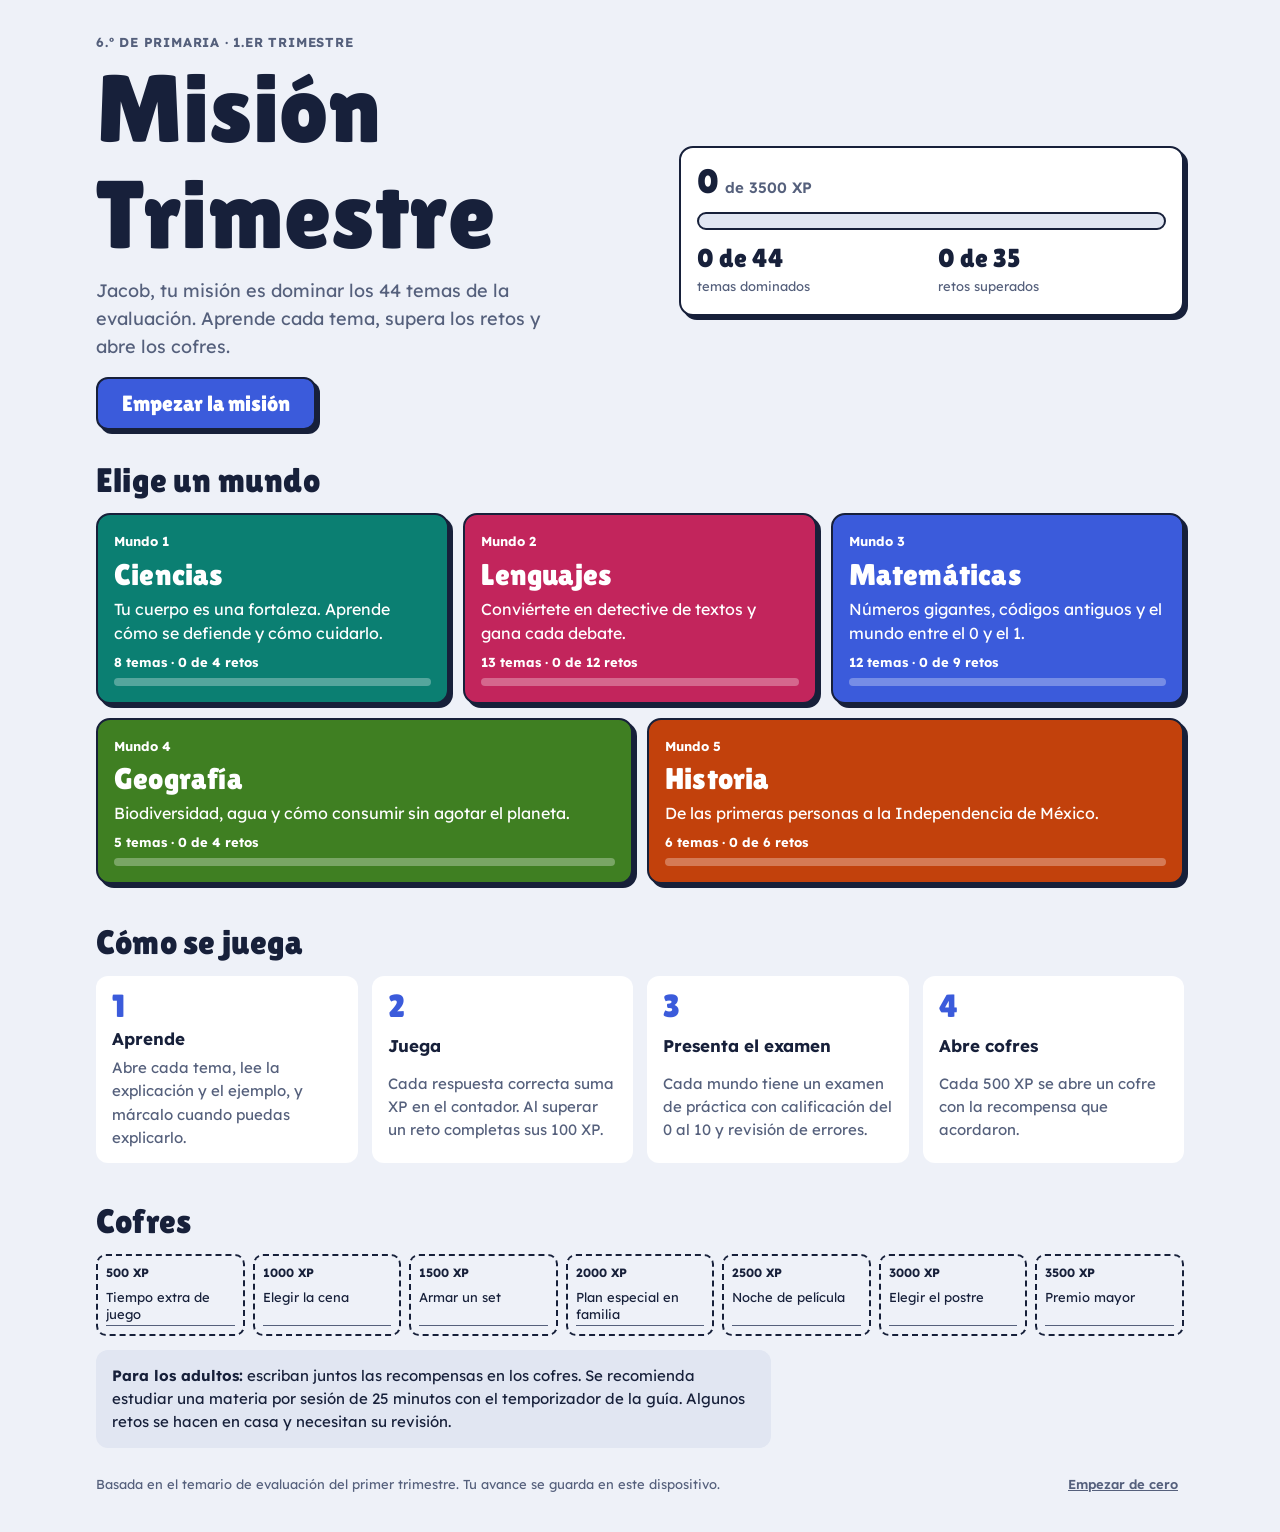
==== index.html @ 62a24b56 "Mas preguntas y examen de practica por mundo" ====
<!doctype html>
<html lang="es">
<head>
<meta charset="utf-8">
<meta name="viewport" content="width=device-width, initial-scale=1, viewport-fit=cover">
<title>Misión Trimestre</title>
<meta name="claude:viewport-fit-sides" content="cover">
<link rel="preconnect" href="https://fonts.googleapis.com">
<link rel="stylesheet" href="https://fonts.googleapis.com/css2?family=Lexend:wght@400;600;700&family=Lilita+One&display=swap">
<link rel="stylesheet" href="css/estilos.css">
</head>
<body>
<header class="hero wrap">
  <div>
    <p class="eyebrow">6.º de primaria · 1.er trimestre</p>
    <h1>Misión Trimestre</h1>
    <p class="rules">Jacob, tu misión es dominar los 44 temas de la evaluación. Aprende cada tema, supera los retos y abre los cofres.</p>
    <a class="cta" id="continuar" href="guia.html">Empezar la misión</a>
  </div>
  <section class="hud" aria-label="Tu progreso">
    <div class="xp-row">
      <span class="xp-num"><span id="xp">0</span> <small>de <span id="xp-total">0</span> XP</small></span>
    </div>
    <div class="meter"><i id="bar"></i></div>
    <div class="stats">
      <div><b id="temas">0</b><span>temas dominados</span></div>
      <div><b id="retos-n">0</b><span>retos superados</span></div>
    </div>
  </section>
</header>

<main class="wrap">
  <section class="seccion">
    <h2>Elige un mundo</h2>
    <div class="mundos" id="mundos"></div>
  </section>

  <section class="seccion">
    <h2>Cómo se juega</h2>
    <ol class="pasos">
      <li><strong>Aprende</strong><p>Abre cada tema, lee la explicación y el ejemplo, y márcalo cuando puedas explicarlo.</p></li>
      <li><strong>Juega</strong><p>Cada respuesta correcta suma XP en el contador. Al superar un reto completas sus 100 XP.</p></li>
      <li><strong>Presenta el examen</strong><p>Cada mundo tiene un examen de práctica con calificación del 0 al 10 y revisión de errores.</p></li>
      <li><strong>Abre cofres</strong><p>Cada 500 XP se abre un cofre con la recompensa que acordaron.</p></li>
    </ol>
  </section>

  <section class="seccion">
    <h2>Cofres</h2>
    <div class="chests" id="chests"></div>
    <p class="adultos"><b>Para los adultos:</b> escriban juntos las recompensas en los cofres. Se recomienda estudiar una materia por sesión de 25 minutos con el temporizador de la guía. Algunos retos se hacen en casa y necesitan su revisión.</p>
  </section>
</main>

<footer class="foot wrap">
  <span>Basada en el temario de evaluación del primer trimestre. Tu avance se guarda en este dispositivo.</span>
  <span id="reset"></span>
</footer>

<script src="js/datos.js"></script>
<script src="js/temas.js"></script>
<script src="js/comun.js"></script>
<script src="js/inicio.js"></script>
</body>
</html>
---- css/estilos.css ----
/* Concepto: tablero de juego. Cada materia es una casilla grande y cada reto una tarjeta que se abre. */
:root{
  --bg:#EEF1F8; --panel:#FFFFFF; --ink:#17203A; --muted:#55607C; --line:#17203A; --soft:#E1E6F2;
  --ok:#1B7F4B; --okbg:#DDF3E6; --bad:#B3261E; --badbg:#FBE3E0; --gold:#F5B700; --goldink:#17203A;
  --w1:#0B7F72; --w2:#C2255C; --w3:#3B5BDB; --w4:#3F7F22; --w5:#C2410C;
  --t1:#0B7F72; --t2:#C2255C; --t3:#3B5BDB; --t4:#3F7F22; --t5:#C2410C;
  --on:#FFFFFF; --blue:#3B5BDB; --red:#D9342B; --tile:#FFFFFF;
  --labelbg:#FFFDF5; --labelink:#111111; --seal:#111111; --sealink:#FFFFFF;
  --display:"Lilita One","Trebuchet MS",sans-serif;
  --body:"Lexend","Segoe UI",system-ui,sans-serif;
  --glyph:"Noto Sans Egyptian Hieroglyphs","Segoe UI Historic",sans-serif;
}
@media (prefers-color-scheme: dark){:root:not([data-theme="light"]){
  --bg:#11172B; --panel:#1B2340; --ink:#EEF1FA; --muted:#A9B3CE; --line:#7482AC; --soft:#283256;
  --ok:#6FDDA1; --okbg:#153A2A; --bad:#FF9C92; --badbg:#45201F;
  --t1:#5FE0CF; --t2:#FF8FB6; --t3:#A3B5FF; --t4:#A5DE84; --t5:#FFA877;
  --blue:#6F8BFF; --red:#FF6B61; --tile:#2B3560; color-scheme:dark;
}}
:root[data-theme="dark"]{
  --bg:#11172B; --panel:#1B2340; --ink:#EEF1FA; --muted:#A9B3CE; --line:#7482AC; --soft:#283256;
  --ok:#6FDDA1; --okbg:#153A2A; --bad:#FF9C92; --badbg:#45201F;
  --t1:#5FE0CF; --t2:#FF8FB6; --t3:#A3B5FF; --t4:#A5DE84; --t5:#FFA877;
  --blue:#6F8BFF; --red:#FF6B61; --tile:#2B3560; color-scheme:dark;
}
*{box-sizing:border-box}
body{margin:0;background:var(--bg);color:var(--ink);font:400 16px/1.55 var(--body)}
.wrap{max-width:1120px;margin:0 auto;padding-left:max(16px,env(safe-area-inset-left,0px));padding-right:max(16px,env(safe-area-inset-right,0px))}
h1,h2,h3{font-family:var(--display);font-weight:400;line-height:1.1;margin:0;text-wrap:balance;letter-spacing:.2px}
p{margin:0}
button,input,textarea{font:inherit;color:inherit}
button{cursor:pointer}
:focus-visible{outline:3px solid var(--gold);outline-offset:2px}

.top{padding-block:24px 8px}
.top-grid{display:grid;grid-template-columns:minmax(0,1fr) minmax(0,1.2fr);gap:24px;align-items:start}
.eyebrow{font-size:13px;font-weight:700;letter-spacing:.8px;text-transform:uppercase;color:var(--muted)}
h1{font-size:clamp(42px,7vw,68px);margin-block:4px 10px}
.rules{max-width:46ch;color:var(--muted)}
.hud{background:var(--panel);border:2.5px solid var(--line);border-radius:14px;box-shadow:4px 4px 0 var(--line);padding:16px;display:grid;gap:14px;min-width:0}
.xp-row{display:flex;justify-content:space-between;align-items:baseline;gap:12px;flex-wrap:wrap}
.xp-num{font:400 34px/1 var(--display);font-variant-numeric:tabular-nums}
.xp-num small{font:600 15px var(--body);color:var(--muted)}
.meter{position:relative;height:18px;background:var(--soft);border:2px solid var(--line);border-radius:9px;overflow:hidden}
.meter i{display:block;height:100%;width:0;background:var(--gold);transition:width .4s}
.meter b{position:absolute;top:0;bottom:0;width:2px;background:var(--line)}
.chests{display:grid;grid-template-columns:repeat(auto-fill,minmax(140px,1fr));gap:8px}
.chest{display:grid;gap:4px;min-width:0;padding:8px;border:2px dashed var(--line);border-radius:10px}
.chest label{font-size:12px;font-weight:700;font-variant-numeric:tabular-nums}
.chest textarea{width:100%;min-width:0;border:0;border-bottom:1.5px solid var(--muted);background:transparent;font-size:13px;line-height:1.3;padding:2px 0;resize:none}
.chest.open{background:var(--gold);border-style:solid;color:var(--goldink)}
.chest.open textarea{color:var(--goldink);border-color:var(--goldink)}
.tools{display:flex;gap:10px;align-items:center;flex-wrap:wrap;justify-content:space-between}
.pomo{display:flex;align-items:center;gap:8px;flex-wrap:wrap}
.pomo output{font:400 24px/1 var(--display);font-variant-numeric:tabular-nums;min-width:66px}
.btn{border:2px solid var(--line);background:var(--panel);border-radius:9px;padding:7px 14px;font-weight:600;box-shadow:2px 2px 0 var(--line)}
.btn:hover{transform:translate(-1px,-1px);box-shadow:3px 3px 0 var(--line)}
.btn.main{background:var(--c,var(--w3));color:var(--on)}
.btn.small{font-size:13px;padding:4px 10px}
.btn.plain{border-color:transparent;box-shadow:none;background:transparent;color:var(--muted);text-decoration:underline;padding:4px}
.btn.plain:hover{transform:none;box-shadow:none}
.btn[disabled]{opacity:.5;cursor:not-allowed}

.board{display:grid;grid-template-columns:repeat(5,minmax(0,1fr));gap:10px;padding-block:18px;position:relative}
.st{--c:var(--w1);text-align:left;background:var(--panel);border:2.5px solid var(--line);border-radius:12px;padding:10px 12px;display:grid;gap:2px;min-width:0;box-shadow:3px 3px 0 var(--line)}
.st .n{font:400 13px var(--body);font-weight:700;color:var(--muted)}
.st .name{font:400 19px/1.1 var(--display)}
.st .prog{font-size:13px;color:var(--muted);font-variant-numeric:tabular-nums}
.st[aria-current="true"]{background:var(--c);color:var(--on);transform:translateY(-3px)}
.st[aria-current="true"] .n,.st[aria-current="true"] .prog{color:var(--on)}
[data-w="0"]{--c:var(--w1);--ct:var(--t1)} [data-w="1"]{--c:var(--w2);--ct:var(--t2)} [data-w="2"]{--c:var(--w3);--ct:var(--t3)} [data-w="3"]{--c:var(--w4);--ct:var(--t4)} [data-w="4"]{--c:var(--w5);--ct:var(--t5)}

.world-head{background:var(--c);color:var(--on);border-radius:14px;padding:18px 20px;display:grid;gap:4px}
.world-head h2{font-size:clamp(28px,4.5vw,40px)}
.col{display:grid;gap:12px;min-width:0}
.col h3{font-size:22px;color:var(--ct)}

.reto{background:var(--panel);border:2.5px solid var(--line);border-radius:12px;min-width:0}
.reto-h{width:100%;background:none;border:0;display:flex;gap:10px;justify-content:space-between;align-items:center;padding:12px 14px;text-align:left}
.reto-h span:first-child{font:400 19px/1.15 var(--display);min-width:0}
.badge{flex:none;font-size:12px;font-weight:700;padding:3px 9px;border-radius:99px;background:var(--soft);font-variant-numeric:tabular-nums}
.badge.won{background:var(--gold);color:var(--goldink)}
.reto-b{padding:0 14px 16px;display:grid;gap:12px;min-width:0}
.intro{font-size:15px;color:var(--muted)}
.count{font-size:13px;font-weight:700;color:var(--ct);font-variant-numeric:tabular-nums}
.stem{font-size:18px;font-weight:600}
.opts{display:grid;gap:8px}
.opt,.tag{border:2px solid var(--line);background:var(--tile);border-radius:9px;padding:9px 12px;text-align:left;min-width:0}
.opt:hover:not([disabled]),.tag:hover:not([disabled]){background:var(--soft)}
.opt.good,.tag.good{background:var(--okbg);border-color:var(--ok);color:var(--ink)}
.opt.bad,.tag.bad{background:var(--badbg);border-color:var(--bad);color:var(--ink)}
.opt[disabled],.tag[disabled]{cursor:default}
.tag.sel{background:var(--c);color:var(--on)}
.fb{font-size:15px}
.fb:empty{display:none}
.fb.y{color:var(--ok);font-weight:600} .fb.n{color:var(--bad);font-weight:600}
.fb span{display:block;font-weight:400;color:var(--ink)}
.row{display:flex;gap:8px;flex-wrap:wrap;align-items:center}
.clock{height:8px;background:var(--soft);border-radius:4px;overflow:hidden}
.clock i{display:block;height:100%;background:var(--c);transform-origin:left;animation:drain 5s linear forwards}
@keyframes drain{to{transform:scaleX(0)}}
.check{display:flex;gap:8px;align-items:center;font-size:14px}
.clue{padding:8px 12px;background:var(--soft);border-radius:8px}
.result{display:grid;gap:10px;padding:14px;border-radius:10px;background:var(--soft)}
.result strong{font:400 24px/1.1 var(--display)}

.match{display:grid;grid-template-columns:minmax(0,.7fr) minmax(0,1.3fr);gap:10px}
.match>div{display:grid;gap:8px;align-content:start;min-width:0}
.pool,.picked{display:flex;flex-wrap:wrap;gap:8px;min-height:44px}
.picked{padding:8px;border:2px dashed var(--line);border-radius:9px;flex-direction:column}
.picked .tag{width:100%}
.picked em{font-style:normal;color:var(--muted);font-size:14px}

.fr{display:inline-flex;flex-direction:column;vertical-align:middle;text-align:center;font-size:.82em;line-height:1.05;margin-inline:2px}
.fr i{font-style:normal;font-variant-numeric:tabular-nums}
.fr i:first-child{border-bottom:1.5px solid currentColor;padding-inline:3px}
.glyph{font-family:var(--glyph);font-size:30px;line-height:1.3;letter-spacing:2px;overflow-wrap:anywhere}

.maya{display:grid;gap:8px;max-width:360px}
.lvl{display:grid;grid-template-columns:96px minmax(0,1fr);gap:10px;align-items:center;border:2px solid var(--line);border-radius:9px;padding:8px}
.m-g{display:grid;justify-items:center;gap:4px;min-height:52px;align-content:center}
.m-dots{display:flex;gap:5px}.m-dots i{width:11px;height:11px;border-radius:50%;background:var(--ink)}
.m-bar{width:62px;height:9px;border-radius:3px;background:var(--ink)}
.lvl small{display:block;font-weight:700;font-size:13px;margin-bottom:5px}

.mosaic{display:grid;grid-template-columns:repeat(4,minmax(0,62px));gap:4px}
.mosaic button{aspect-ratio:1;max-width:100%;border:2px solid var(--line);border-radius:4px;background:var(--tile)}
.mosaic button.b{background:var(--blue)} .mosaic button.r{background:var(--red)}
.paint[aria-pressed="true"]{background:var(--ink);color:var(--bg)}

.field{display:grid;gap:4px}.field label{font-size:14px;font-weight:600}
.field input{width:100%;border:2px solid var(--line);border-radius:8px;padding:7px 10px;background:var(--tile)}

.pack{background:var(--labelbg);color:var(--labelink);border:2px solid var(--labelink);border-radius:8px;padding:12px;display:grid;grid-template-columns:minmax(0,1fr) auto;gap:10px;font-size:13px}
.pack h4{font:400 22px var(--display);margin:0 0 4px}
.pack table{border-collapse:collapse;width:100%;margin-top:6px}
.pack td{border-top:1px solid var(--labelink);padding:2px 4px}.pack td:last-child{text-align:right;font-variant-numeric:tabular-nums}
.seals{display:grid;gap:6px;align-content:start}
.seal{width:76px;height:76px;background:var(--seal);color:var(--sealink);display:grid;place-items:center;text-align:center;font-size:10px;font-weight:700;line-height:1.15;clip-path:polygon(30% 0,70% 0,100% 30%,100% 70%,70% 100%,30% 100%,0 70%,0 30%)}

.toast{position:fixed;left:50%;bottom:max(18px,env(safe-area-inset-bottom,0px));transform:translateX(-50%);z-index:20;background:var(--gold);color:var(--goldink);border:2.5px solid var(--goldink);border-radius:10px;padding:10px 18px;font-weight:700;max-width:calc(100% - 32px)}
.foot{padding-block:0 32px;display:flex;justify-content:space-between;gap:12px;flex-wrap:wrap;color:var(--muted);font-size:13px;align-items:center}

@media (max-width:820px){
  .top-grid{grid-template-columns:minmax(0,1fr)}
  .board{grid-template-columns:repeat(2,minmax(0,1fr))}
  .st:last-child{grid-column:1/-1}
  .st[aria-current="true"]{transform:none}
}
@media (max-width:520px){
  .match{grid-template-columns:minmax(0,1fr)}
  .match>div:first-child{display:flex;flex-wrap:wrap}
}
@media (prefers-reduced-motion:reduce){*{transition:none!important}.btn:hover{transform:none}}

/* Página de inicio */
.hero{padding-block:32px 12px;display:grid;grid-template-columns:minmax(0,1.1fr) minmax(0,1fr);gap:28px;align-items:center}
.hero h1{font-size:clamp(52px,9vw,96px)}
.hero .rules{font-size:18px;max-width:42ch}
.cta{display:inline-block;margin-top:16px;--c:var(--w3);background:var(--c);color:var(--on);font:400 22px var(--display);padding:12px 24px;border:2.5px solid var(--line);border-radius:12px;box-shadow:4px 4px 0 var(--line);text-decoration:none}
.cta:hover{transform:translate(-1px,-1px);box-shadow:5px 5px 0 var(--line)}
.stats{display:grid;grid-template-columns:repeat(2,minmax(0,1fr));gap:12px}
.stats div{min-width:0}
.stats b{display:block;font:400 26px/1.1 var(--display);font-variant-numeric:tabular-nums}
.stats span{font-size:13px;color:var(--muted)}
.seccion{padding-block:20px;display:grid;gap:14px}
.seccion>h2{font-size:clamp(26px,4vw,34px)}
.mundos{display:grid;grid-template-columns:repeat(6,minmax(0,1fr));gap:14px}
.mundo{grid-column:span 2;background:var(--c);color:var(--on);text-decoration:none;border:2.5px solid var(--line);border-radius:14px;box-shadow:4px 4px 0 var(--line);padding:16px;display:grid;gap:6px;align-content:start;min-width:0}
.mundo:nth-child(n+4){grid-column:span 3}
.mundo:hover{transform:translate(-2px,-2px);box-shadow:6px 6px 0 var(--line)}
.mundo h3{font-size:30px}
.mundo-n,.mundo-p{font-size:13px;font-weight:700}
.mini{display:block;height:8px;border-radius:4px;background:rgba(255,255,255,.3);overflow:hidden}
.mini i{display:block;height:100%;background:var(--gold)}
.pasos{display:grid;grid-template-columns:repeat(4,minmax(0,1fr));gap:14px;counter-reset:p;list-style:none;margin:0;padding:0}
.pasos li{counter-increment:p;background:var(--panel);border-radius:12px;padding:14px 16px;display:grid;gap:4px;min-width:0}
.pasos li::before{content:counter(p);font:400 32px/1 var(--display);color:var(--t3)}
.pasos strong{font-size:17px}
.pasos p{font-size:15px;color:var(--muted)}
.adultos{background:var(--soft);border-radius:12px;padding:14px 16px;font-size:15px;max-width:75ch}

/* Guía */
body::before{content:"";position:fixed;inset:0 0 auto;height:env(safe-area-inset-top,0px);z-index:10;background:var(--bg)}
.barra{position:sticky;top:env(safe-area-inset-top,0px);z-index:10;background:var(--bg);border-bottom:2px solid var(--soft)}
.barra-in{display:flex;gap:16px;align-items:center;padding-block:10px}
.pomo-fila{padding-block:12px 0}
.xp-mas{display:inline-block;font:400 18px var(--display);color:var(--ok);opacity:0}
.xp-mas.sube{animation:sube 1.4s ease-out}
@keyframes sube{0%,70%{opacity:1;transform:translateY(0)}100%{opacity:0;transform:translateY(-8px)}}
.volver{font:400 20px var(--display);color:var(--ink);text-decoration:none;border:2px solid var(--line);border-radius:9px;padding:5px 14px;background:var(--panel);box-shadow:2px 2px 0 var(--line)}
.barra-xp{flex:1 1 280px;display:grid;grid-template-columns:auto minmax(80px,1fr) auto;gap:10px;align-items:center;min-width:0}
.barra-xp .xp-num{font-size:24px}
.etapas{display:grid;grid-template-columns:repeat(3,minmax(0,1fr));gap:10px;padding-block:14px 4px;scroll-margin-top:84px}
.etapa{border:2.5px solid var(--line);border-radius:10px;background:var(--panel);padding:10px;font:400 clamp(17px,3vw,21px) var(--display)}
.etapa[aria-current="true"]{background:var(--c);color:var(--on)}
.contenido{display:grid;gap:14px;max-width:760px;margin-inline:auto;padding-block:12px 40px}
.nums{display:flex;flex-wrap:wrap;gap:6px}
.num{width:38px;height:38px;border:2px solid var(--line);border-radius:8px;background:var(--panel);font-weight:700;font-variant-numeric:tabular-nums}
.num.hecho{background:var(--gold);color:var(--goldink)}
.num[aria-current="true"]{background:var(--c);color:var(--on)}
.leccion{background:var(--panel);border:2.5px solid var(--line);border-radius:12px;padding:18px 20px;display:grid;gap:12px;min-width:0;font-size:17px;line-height:1.65}
.leccion h3{font-size:clamp(24px,4vw,30px);color:var(--ct)}
.leccion .glyph{font-size:26px}
.ejemplos{background:var(--soft);border-radius:10px;padding:12px 14px;display:grid;gap:6px;min-width:0}
.ejemplos h4{margin:0;font:400 20px var(--display)}
.ejemplos ul{margin:0;padding-left:20px;display:grid;gap:8px}
.clave{border-top:2px dashed var(--line);padding-top:10px}
.opt.elegida{background:var(--c);color:var(--on)}
.reglas{margin:0;padding-left:20px;display:grid;gap:6px}
.nota-caja{text-align:center;justify-items:center}
.nota{font:400 clamp(64px,14vw,104px)/1 var(--display);color:var(--ct);font-variant-numeric:tabular-nums}
.revision{margin:0;padding-left:24px;display:grid;gap:14px}
.revision li{display:grid;gap:4px;padding:10px 12px;border-radius:8px;min-width:0}
.revision .stem{font-size:16px}
.r-bien{background:var(--okbg)}
.r-mal{background:var(--badbg)}
.nav-tema{justify-content:space-between}
.nav-tema .btn:only-child{margin-left:auto}
.reto{scroll-margin-top:84px}
.field textarea{width:100%;border:2px solid var(--line);border-radius:8px;padding:7px 10px;background:var(--tile);resize:vertical}
.tabla{border-collapse:collapse;max-width:320px}
.tabla th,.tabla td{border:1.5px solid var(--line);padding:6px 10px;text-align:left}
.tabla input{width:80px;border:2px solid var(--line);border-radius:6px;padding:3px 6px;background:var(--tile)}
.bars{display:grid;gap:8px}
.bar-row{display:grid;grid-template-columns:80px minmax(0,1fr) 28px;gap:8px;align-items:center;font-size:14px}
.bar-row i{display:block;height:20px;background:var(--c);border-radius:0 5px 5px 0}
.bar-row b{font-variant-numeric:tabular-nums}

@media (max-width:820px){
  .hero,.pasos{grid-template-columns:minmax(0,1fr)}
  .mundos{grid-template-columns:repeat(2,minmax(0,1fr))}
  .mundo,.mundo:nth-child(n+4){grid-column:auto}
  .mundo:last-child{grid-column:1/-1}
  .barra-xp{grid-template-columns:auto minmax(0,1fr)}
  .barra-xp .intro{grid-column:1/-1}
}
@media (max-width:520px){
  .mundos{grid-template-columns:minmax(0,1fr)}
  .mundo:last-child{grid-column:auto}
  .barra-xp .intro{display:none}
}
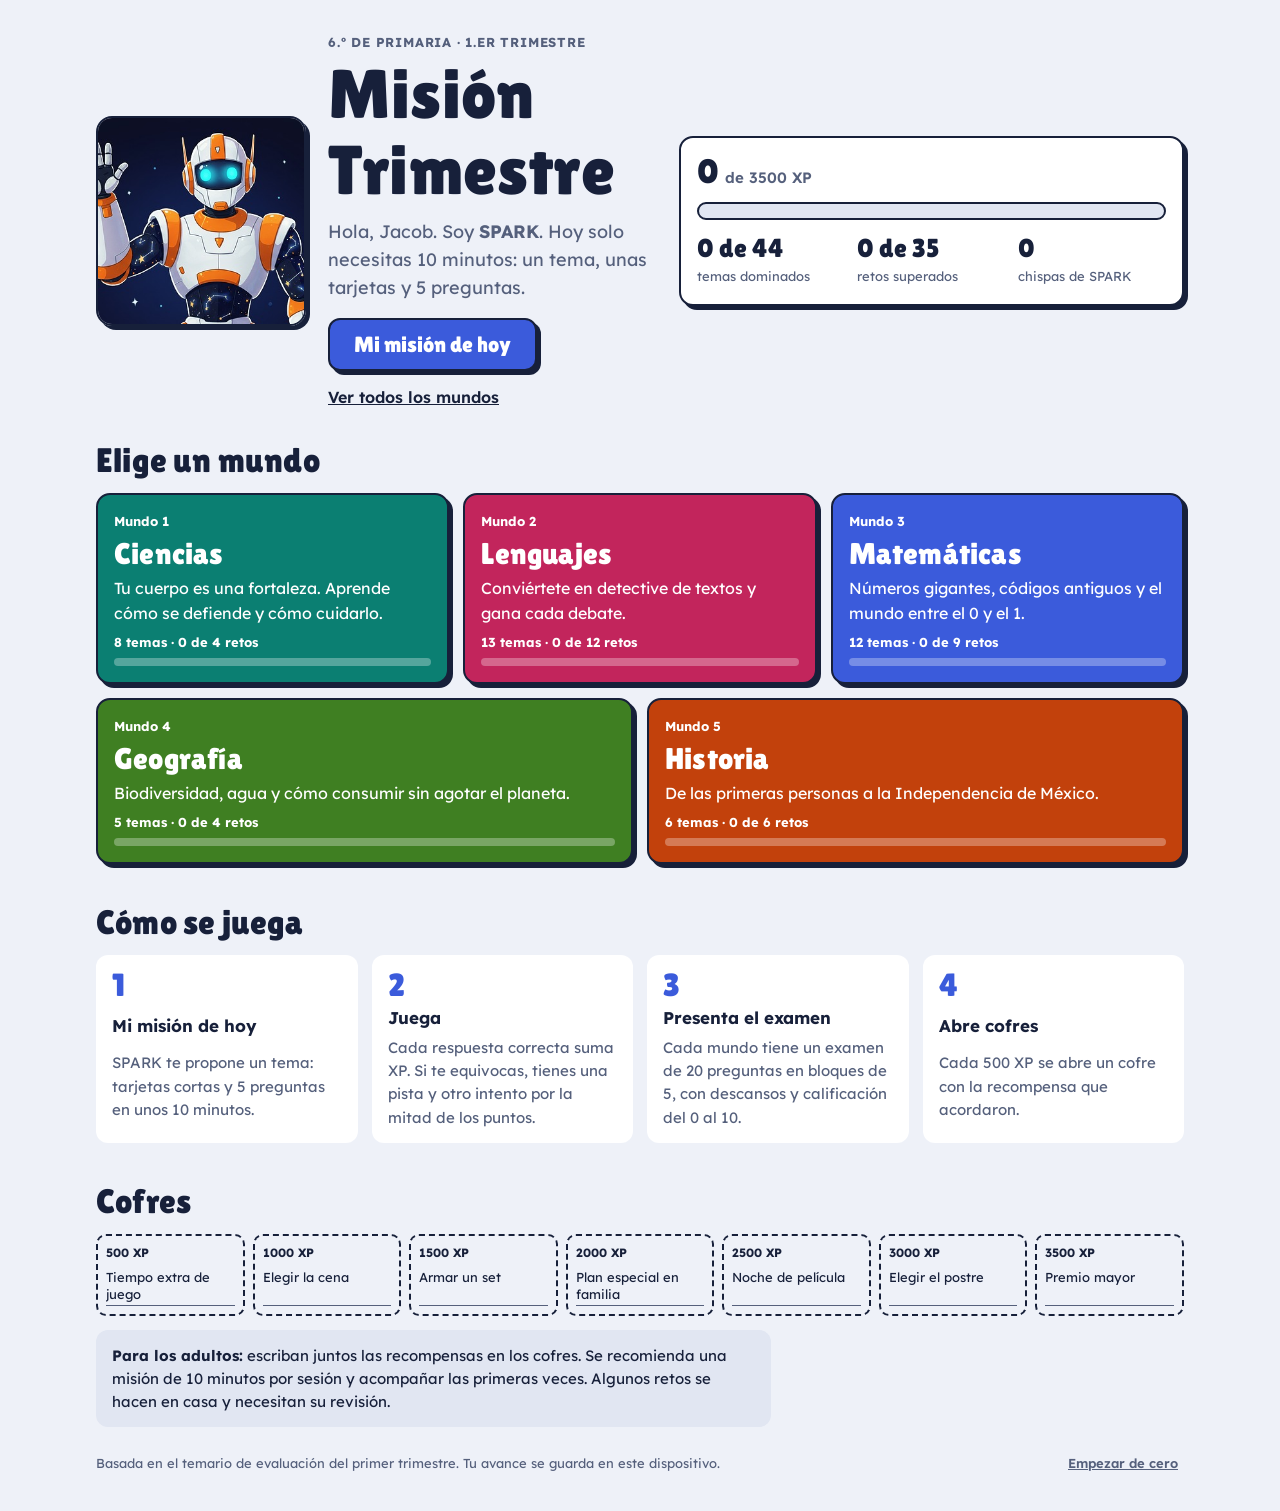
==== commit 9578db63: "Mi mision de hoy con SPARK y adaptaciones de enfoque" ====
--- a/index.html
+++ b/index.html
@@ -11,11 +11,17 @@
 </head>
 <body>
 <header class="hero wrap">
-  <div>
-    <p class="eyebrow">6.º de primaria · 1.er trimestre</p>
-    <h1>Misión Trimestre</h1>
-    <p class="rules">Jacob, tu misión es dominar los 44 temas de la evaluación. Aprende cada tema, supera los retos y abre los cofres.</p>
-    <a class="cta" id="continuar" href="guia.html">Empezar la misión</a>
+  <div class="saludo">
+    <img class="spark-foto" src="imagenes/spark_saludo.jpeg" alt="SPARK, un robot blanco y naranja, saluda con la mano" width="320" height="320">
+    <div>
+      <p class="eyebrow">6.º de primaria · 1.er trimestre</p>
+      <h1>Misión Trimestre</h1>
+      <p class="rules">Hola, Jacob. Soy <b>SPARK</b>. Hoy solo necesitas 10 minutos: un tema, unas tarjetas y 5 preguntas.</p>
+      <div class="row acciones">
+        <a class="cta" href="mision.html">Mi misión de hoy</a>
+        <a class="cta-sec" id="continuar" href="guia.html">Ver todos los mundos</a>
+      </div>
+    </div>
   </div>
   <section class="hud" aria-label="Tu progreso">
     <div class="xp-row">
@@ -25,6 +31,7 @@
     <div class="stats">
       <div><b id="temas">0</b><span>temas dominados</span></div>
       <div><b id="retos-n">0</b><span>retos superados</span></div>
+      <div><b id="chispas">0</b><span>chispas de SPARK</span></div>
     </div>
   </section>
 </header>
@@ -38,9 +45,9 @@
   <section class="seccion">
     <h2>Cómo se juega</h2>
     <ol class="pasos">
-      <li><strong>Aprende</strong><p>Abre cada tema, lee la explicación y el ejemplo, y márcalo cuando puedas explicarlo.</p></li>
-      <li><strong>Juega</strong><p>Cada respuesta correcta suma XP en el contador. Al superar un reto completas sus 100 XP.</p></li>
-      <li><strong>Presenta el examen</strong><p>Cada mundo tiene un examen de práctica con calificación del 0 al 10 y revisión de errores.</p></li>
+      <li><strong>Mi misión de hoy</strong><p>SPARK te propone un tema: tarjetas cortas y 5 preguntas en unos 10 minutos.</p></li>
+      <li><strong>Juega</strong><p>Cada respuesta correcta suma XP. Si te equivocas, tienes una pista y otro intento por la mitad de los puntos.</p></li>
+      <li><strong>Presenta el examen</strong><p>Cada mundo tiene un examen de 20 preguntas en bloques de 5, con descansos y calificación del 0 al 10.</p></li>
       <li><strong>Abre cofres</strong><p>Cada 500 XP se abre un cofre con la recompensa que acordaron.</p></li>
     </ol>
   </section>
@@ -48,7 +55,7 @@
   <section class="seccion">
     <h2>Cofres</h2>
     <div class="chests" id="chests"></div>
-    <p class="adultos"><b>Para los adultos:</b> escriban juntos las recompensas en los cofres. Se recomienda estudiar una materia por sesión de 25 minutos con el temporizador de la guía. Algunos retos se hacen en casa y necesitan su revisión.</p>
+    <p class="adultos"><b>Para los adultos:</b> escriban juntos las recompensas en los cofres. Se recomienda una misión de 10 minutos por sesión y acompañar las primeras veces. Algunos retos se hacen en casa y necesitan su revisión.</p>
   </section>
 </main>
 
--- a/css/estilos.css
+++ b/css/estilos.css
@@ -154,11 +154,11 @@
 
 /* Página de inicio */
 .hero{padding-block:32px 12px;display:grid;grid-template-columns:minmax(0,1.1fr) minmax(0,1fr);gap:28px;align-items:center}
-.hero h1{font-size:clamp(52px,9vw,96px)}
+.hero h1{font-size:clamp(44px,5.4vw,76px)}
 .hero .rules{font-size:18px;max-width:42ch}
 .cta{display:inline-block;margin-top:16px;--c:var(--w3);background:var(--c);color:var(--on);font:400 22px var(--display);padding:12px 24px;border:2.5px solid var(--line);border-radius:12px;box-shadow:4px 4px 0 var(--line);text-decoration:none}
 .cta:hover{transform:translate(-1px,-1px);box-shadow:5px 5px 0 var(--line)}
-.stats{display:grid;grid-template-columns:repeat(2,minmax(0,1fr));gap:12px}
+.stats{display:grid;grid-template-columns:repeat(3,minmax(0,1fr));gap:12px}
 .stats div{min-width:0}
 .stats b{display:block;font:400 26px/1.1 var(--display);font-variant-numeric:tabular-nums}
 .stats span{font-size:13px;color:var(--muted)}
@@ -205,7 +205,35 @@
 .ejemplos h4{margin:0;font:400 20px var(--display)}
 .ejemplos ul{margin:0;padding-left:20px;display:grid;gap:8px}
 .clave{border-top:2px dashed var(--line);padding-top:10px}
+/* Bienvenida con SPARK */
+.saludo{display:grid;grid-template-columns:auto minmax(0,1fr);gap:22px;align-items:center}
+.spark-foto{width:clamp(130px,17vw,210px);height:auto;border-radius:16px;border:2.5px solid var(--line);box-shadow:4px 4px 0 var(--line)}
+.acciones{margin-top:16px;gap:14px}
+.acciones .cta{margin-top:0}
+.cta-sec{color:var(--ink);font-weight:600}
+
+/* Mi misión de hoy */
+.sesion{--ct:var(--t3);display:grid;gap:14px;max-width:680px;margin-inline:auto;padding-block:20px 48px}
+.tarjeta{background:var(--panel);border:2.5px solid var(--line);border-radius:14px;box-shadow:4px 4px 0 var(--line);padding:22px;display:grid;gap:14px;min-width:0;font-size:18px;line-height:1.6}
+.tarjeta h2{font-size:clamp(26px,5vw,36px);color:var(--ct)}
+.tarjeta h3{font-size:24px;color:var(--ct)}
+.tarjeta .reto-b{padding:0}
+.tarjeta select{width:100%;min-width:0;padding:8px;border:2px solid var(--line);border-radius:8px;background:var(--tile);font-size:15px}
+.idea{font-size:clamp(20px,3.6vw,23px);line-height:1.55}
+.idea .glyph{font-size:30px}
+.btn.grande{padding:11px 22px;font-size:18px;text-decoration:none;display:inline-block}
+.cierre{text-align:center;justify-items:center}
+.centro{justify-content:center}
+.chispa{width:84px;height:84px;background:var(--gold);clip-path:polygon(50% 0,63% 34%,100% 38%,71% 60%,81% 100%,50% 78%,19% 100%,29% 60%,0 38%,37% 34%);animation:chispa .7s ease-out}
+@keyframes chispa{0%{transform:scale(.3) rotate(-30deg)}70%{transform:scale(1.15)}100%{transform:scale(1)}}
+
 .opt.elegida{background:var(--c);color:var(--on)}
+.liga{display:block;margin-top:8px;text-align:left;color:var(--ink);font-weight:600}
+.ayuda{width:min(720px,calc(100% - 24px));max-height:85dvh;overflow:auto;background:var(--panel);color:var(--ink);border:2.5px solid var(--line);border-radius:12px;padding:18px 20px;font-size:17px;line-height:1.65}
+.ayuda[open]{display:grid;gap:12px}
+.ayuda::backdrop{background:rgba(10,14,30,.6)}
+.ayuda h3{font-size:clamp(22px,4vw,28px);color:var(--ct)}
+.ayuda>.btn{position:sticky;bottom:0}
 .reglas{margin:0;padding-left:20px;display:grid;gap:6px}
 .nota-caja{text-align:center;justify-items:center}
 .nota{font:400 clamp(64px,14vw,104px)/1 var(--display);color:var(--ct);font-variant-numeric:tabular-nums}
@@ -226,8 +254,11 @@
 .bar-row i{display:block;height:20px;background:var(--c);border-radius:0 5px 5px 0}
 .bar-row b{font-variant-numeric:tabular-nums}
 
+@media (max-width:1000px){
+  .hero{grid-template-columns:minmax(0,1fr)}
+}
 @media (max-width:820px){
-  .hero,.pasos{grid-template-columns:minmax(0,1fr)}
+  .pasos{grid-template-columns:minmax(0,1fr)}
   .mundos{grid-template-columns:repeat(2,minmax(0,1fr))}
   .mundo,.mundo:nth-child(n+4){grid-column:auto}
   .mundo:last-child{grid-column:1/-1}
@@ -238,4 +269,6 @@
   .mundos{grid-template-columns:minmax(0,1fr)}
   .mundo:last-child{grid-column:auto}
   .barra-xp .intro{display:none}
-}
+  .saludo{grid-template-columns:minmax(0,1fr)}
+  .stats b{font-size:21px}
+}
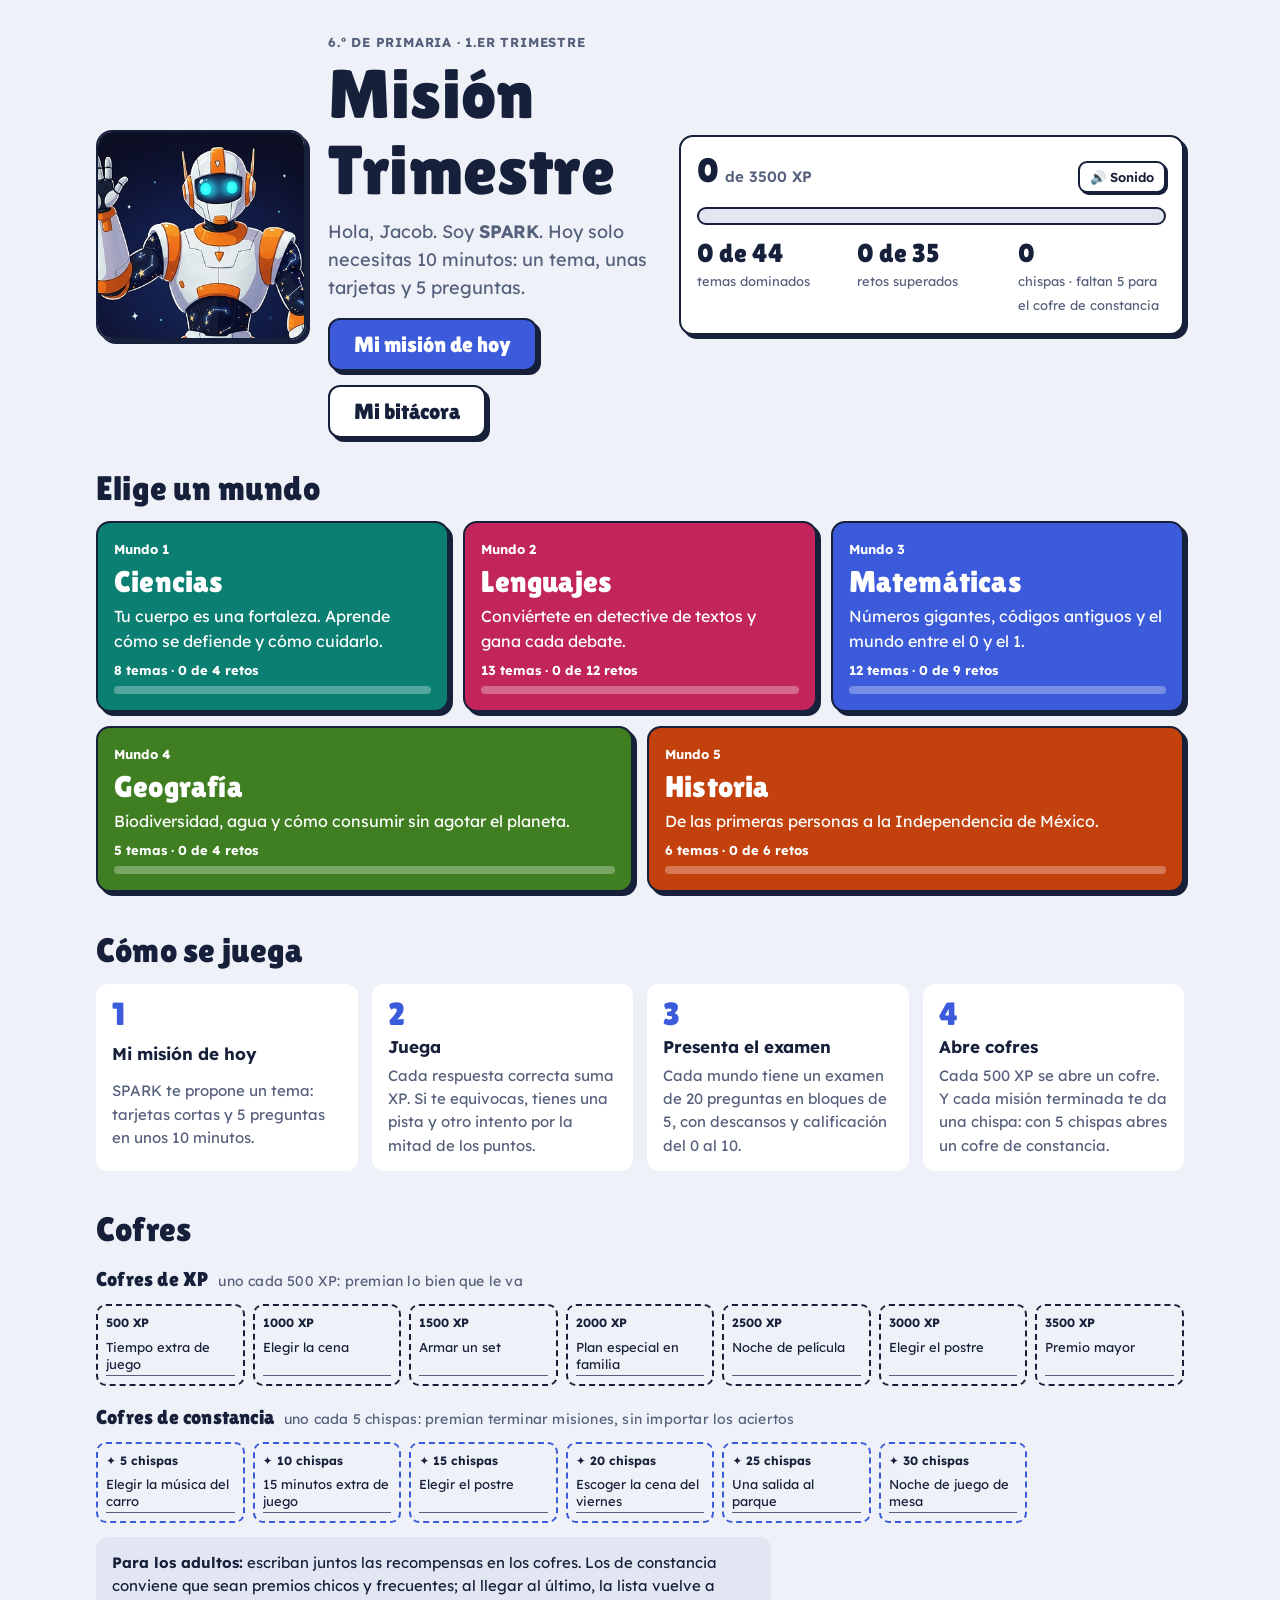
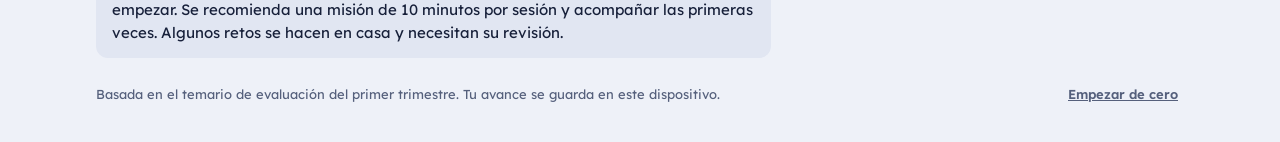
==== commit 9e22be44: "Sonidos 8 bits, resultado parcial y Dónde trabajar en examen, bitácora, reporte para maestros, mapa " ====
--- a/index.html
+++ b/index.html
@@ -19,7 +19,7 @@
       <p class="rules">Hola, Jacob. Soy <b>SPARK</b>. Hoy solo necesitas 10 minutos: un tema, unas tarjetas y 5 preguntas.</p>
       <div class="row acciones">
         <a class="cta" href="mision.html">Mi misión de hoy</a>
-        <a class="cta-sec" id="continuar" href="guia.html">Ver todos los mundos</a>
+        <a class="cta cta-alt" href="bitacora.html">Mi bitácora</a>
       </div>
     </div>
   </div>
@@ -31,7 +31,7 @@
     <div class="stats">
       <div><b id="temas">0</b><span>temas dominados</span></div>
       <div><b id="retos-n">0</b><span>retos superados</span></div>
-      <div><b id="chispas">0</b><span>chispas de SPARK</span></div>
+      <div><b id="chispas">0</b><span id="chispas-txt">chispas de SPARK</span></div>
     </div>
   </section>
 </header>
@@ -48,14 +48,17 @@
       <li><strong>Mi misión de hoy</strong><p>SPARK te propone un tema: tarjetas cortas y 5 preguntas en unos 10 minutos.</p></li>
       <li><strong>Juega</strong><p>Cada respuesta correcta suma XP. Si te equivocas, tienes una pista y otro intento por la mitad de los puntos.</p></li>
       <li><strong>Presenta el examen</strong><p>Cada mundo tiene un examen de 20 preguntas en bloques de 5, con descansos y calificación del 0 al 10.</p></li>
-      <li><strong>Abre cofres</strong><p>Cada 500 XP se abre un cofre con la recompensa que acordaron.</p></li>
+      <li><strong>Abre cofres</strong><p>Cada 500 XP se abre un cofre. Y cada misión terminada te da una chispa: con 5 chispas abres un cofre de constancia.</p></li>
     </ol>
   </section>
 
   <section class="seccion">
     <h2>Cofres</h2>
+    <h3 class="sub-cofres">Cofres de XP <small>uno cada 500 XP: premian lo bien que le va</small></h3>
     <div class="chests" id="chests"></div>
-    <p class="adultos"><b>Para los adultos:</b> escriban juntos las recompensas en los cofres. Se recomienda una misión de 10 minutos por sesión y acompañar las primeras veces. Algunos retos se hacen en casa y necesitan su revisión.</p>
+    <h3 class="sub-cofres">Cofres de constancia <small>uno cada 5 chispas: premian terminar misiones, sin importar los aciertos</small></h3>
+    <div class="chests" id="chests-chispa"></div>
+    <p class="adultos"><b>Para los adultos:</b> escriban juntos las recompensas en los cofres. Los de constancia conviene que sean premios chicos y frecuentes; al llegar al último, la lista vuelve a empezar. Se recomienda una misión de 10 minutos por sesión y acompañar las primeras veces. Algunos retos se hacen en casa y necesitan su revisión.</p>
   </section>
 </main>
 
--- a/css/estilos.css
+++ b/css/estilos.css
@@ -272,3 +272,159 @@
   .saludo{grid-template-columns:minmax(0,1fr)}
   .stats b{font-size:21px}
 }
+
+/* Botón de sonido y resultado parcial del examen */
+.sonido{flex:none;white-space:nowrap}
+.parcial .revision li{text-align:left}
+.parcial .liga{margin-top:4px}
+@media (max-width:520px){.barra-in .sonido-txt{display:none}}
+
+/* Mi bitácora */
+.bitacora{display:grid;gap:18px;padding-block:20px 40px}
+.bit-head{display:grid;grid-template-columns:minmax(0,1fr) minmax(0,1.1fr);gap:20px;align-items:center}
+.bit-stats,.bit-dia{display:grid;grid-template-columns:repeat(3,minmax(0,1fr));gap:10px}
+.bit-dia{grid-template-columns:repeat(2,minmax(0,1fr))}
+.bit-stats div,.bit-dia div{background:var(--panel);border:2.5px solid var(--line);border-radius:12px;padding:12px;display:grid;gap:2px;min-width:0}
+.bit-dia div{background:var(--soft);border-width:0}
+.bit-stats b,.bit-dia b{font:400 26px/1.1 var(--display);font-variant-numeric:tabular-nums}
+.bit-stats span,.bit-dia span{font-size:13px;color:var(--muted)}
+.bit-grid{display:grid;grid-template-columns:minmax(0,1.1fr) minmax(0,1fr);gap:18px;align-items:start}
+.bit-grid .leccion h2{font-size:clamp(22px,3.5vw,28px);color:var(--ct,var(--t3))}
+.cal-nav{display:flex;justify-content:space-between;align-items:center;gap:10px}
+.cal-nav .btn{font-size:20px;line-height:1;padding:4px 12px}
+.cal{display:grid;grid-template-columns:repeat(7,minmax(0,1fr));gap:6px}
+.cal-d{text-align:center;font-size:12px;font-weight:700;color:var(--muted)}
+.cal-dia{aspect-ratio:1;min-width:0;border:2px solid var(--line);border-radius:9px;background:var(--panel);display:grid;place-items:center;align-content:center;gap:0;padding:2px;line-height:1.1}
+.cal-num{font-weight:700;font-variant-numeric:tabular-nums}
+.cal-dia small{font-size:11px;font-variant-numeric:tabular-nums}
+.cal-dia.n1{background:#FDEBA8;color:#17203A}
+.cal-dia.n2{background:#F5B700;color:#17203A}
+.cal-dia.n3{background:#1B7F4B;color:#FFFFFF}
+.cal-dia.hoy{outline:3px solid var(--t3);outline-offset:1px}
+.cal-dia[aria-pressed="true"]{box-shadow:inset 0 0 0 3px var(--line);transform:scale(1.06)}
+.cal-dia[disabled]{opacity:.35}
+.cal-ley{display:flex;flex-wrap:wrap;gap:6px 14px;font-size:12px;color:var(--muted)}
+.cal-ley span{display:flex;align-items:center;gap:5px}
+.cal-ley i{width:14px;height:14px;border-radius:4px;border:1.5px solid var(--line);background:var(--panel)}
+.cal-ley i.n1{background:#FDEBA8}.cal-ley i.n2{background:#F5B700}.cal-ley i.n3{background:#1B7F4B}
+.bit-lista{display:grid;gap:4px}
+.bit-lista h3{font-size:19px!important;color:var(--ink)!important}
+.bit-lista ul{margin:0;padding-left:20px;display:grid;gap:4px;font-size:15px;line-height:1.5}
+.ok{color:var(--ok);font-weight:600}
+.bit-mundos{display:grid;grid-template-columns:repeat(5,minmax(0,1fr));gap:12px}
+.bit-mundo{background:var(--panel);border:2.5px solid var(--line);border-top:8px solid var(--c);border-radius:12px;padding:12px 14px;display:grid;gap:6px;align-content:start;min-width:0;font-size:14px}
+.bit-mundo h3{font-size:22px;color:var(--ct)}
+.bit-mundo .mini{background:var(--soft)}
+.bit-mundo .mini i{background:var(--c)}
+.tabla-wrap{overflow-x:auto}
+.bit-tabla{max-width:none;width:100%;font-size:15px}
+.cal-nota{font:400 22px var(--display);color:var(--ct)}
+.sube-n{color:var(--ok);font-weight:700}
+.baja-n{color:var(--bad);font-weight:700}
+@media (max-width:1000px){.bit-mundos{grid-template-columns:repeat(2,minmax(0,1fr))}}
+@media (max-width:820px){.bit-head,.bit-grid{grid-template-columns:minmax(0,1fr)}}
+@media (max-width:520px){.bit-mundos{grid-template-columns:minmax(0,1fr)}.bit-stats b{font-size:21px}.cal{gap:4px}.cal-dia small{display:none}}
+
+/* Mapa de temas en Mi misión de hoy */
+.mapa{gap:10px}
+.mapa-ley{display:flex;flex-wrap:wrap;gap:6px 14px;font-size:13px;color:var(--muted)}
+.mapa-ley span{display:flex;align-items:center;gap:5px}
+.mapa-ley i{width:14px;height:14px;border-radius:4px;border:1.5px solid var(--line)}
+.mapa-mundo{border:2px solid var(--line);border-left:8px solid var(--c);border-radius:10px;padding:8px 12px;background:var(--panel)}
+.mapa-mundo summary{cursor:pointer;display:flex;justify-content:space-between;gap:10px;flex-wrap:wrap;font:400 20px var(--display);color:var(--ct)}
+.mapa-cuenta{font:600 13px var(--body);color:var(--muted);align-self:center}
+.mapa-temas{display:grid;grid-template-columns:repeat(2,minmax(0,1fr));gap:8px;padding-top:10px}
+.mapa-tema{display:flex;align-items:center;gap:8px;flex-wrap:wrap;text-align:left;border:2px solid var(--line);border-radius:9px;padding:8px 10px;font-size:14px;line-height:1.3;min-width:0}
+.mapa-txt{flex:1 1 120px;min-width:0}
+.mapa-ico{flex:none;width:22px;height:22px;border-radius:50%;display:grid;place-items:center;font-weight:700;font-size:13px}
+.e-hecha{background:#DDF3E6;border-color:#1B7F4B;color:#17203A}
+.e-hecha .mapa-ico{background:#1B7F4B;color:#fff}
+.e-empezada{background:#FDEBA8;border-color:#B98900;color:#17203A}
+.e-empezada .mapa-ico{background:#F5B700;color:#17203A}
+.e-pendiente{background:var(--tile);color:var(--ink)}
+.e-pendiente .mapa-ico{border:2px solid var(--muted)}
+.mapa-ley i.e-hecha{background:#1B7F4B}.mapa-ley i.e-empezada{background:#F5B700}.mapa-ley i.e-pendiente{background:var(--tile)}
+.mapa-tema[aria-current="true"]{outline:3px solid var(--t3);outline-offset:2px}
+.refuerzo{font-size:11px;font-weight:700;color:#8A3A00;background:#FFE3CC;border-radius:99px;padding:1px 7px;white-space:nowrap}
+@media (max-width:520px){.mapa-temas{grid-template-columns:minmax(0,1fr)}}
+.mapa-mundo summary::-webkit-details-marker{display:none}
+.mapa-mundo summary>span:first-child::before{content:"▸ ";color:var(--muted)}
+.mapa-mundo[open] summary>span:first-child::before{content:"▾ "}
+
+/* Botón de la bitácora en el inicio, del mismo tamaño que «Mi misión de hoy» */
+.cta-alt{background:var(--panel);color:var(--ink)}
+
+/* Pantalla de cofre abierto */
+.cofre-pop{width:min(440px,calc(100% - 24px));background:var(--panel);color:var(--ink);border:3px solid var(--line);border-radius:18px;box-shadow:6px 6px 0 var(--line);padding:26px 22px;text-align:center;overflow:hidden}
+.cofre-pop[open]{display:grid;gap:10px;justify-items:center;animation:pop .45s cubic-bezier(.2,1.6,.4,1)}
+.cofre-pop::backdrop{background:rgba(10,14,30,.7)}
+.cofre-pop h2{font-size:clamp(30px,7vw,40px);color:var(--t3)}
+.premio{font:400 clamp(26px,6vw,34px)/1.15 var(--display);background:var(--gold);color:var(--goldink);border:2.5px solid var(--line);border-radius:12px;padding:10px 18px;box-shadow:3px 3px 0 var(--line);max-width:100%;overflow-wrap:anywhere}
+@keyframes pop{0%{transform:scale(.4);opacity:0}100%{transform:scale(1);opacity:1}}
+.cofre-dibujo{position:relative;width:120px;height:96px;margin-top:34px}
+.cofre-dibujo .caja{position:absolute;left:0;right:0;bottom:0;height:58px;background:#B5651D;border:3px solid var(--line);border-radius:6px;box-shadow:inset 0 -10px 0 #8B4513}
+.cofre-dibujo .caja::after{content:"";position:absolute;left:50%;top:-3px;width:18px;height:22px;margin-left:-9px;background:var(--gold);border:3px solid var(--line);border-radius:4px}
+.cofre-dibujo .tapa{position:absolute;left:0;right:0;top:4px;height:34px;background:#C97A2B;border:3px solid var(--line);border-radius:18px 18px 4px 4px;transform-origin:10% 100%;animation:tapa .6s .25s ease-out forwards}
+.cofre-dibujo .brillo{position:absolute;left:50%;bottom:52px;width:90px;height:90px;margin-left:-45px;background:radial-gradient(circle,rgba(245,183,0,.9),rgba(245,183,0,0) 70%);opacity:0;animation:brillo .9s .5s ease-out forwards;z-index:-1}
+@keyframes tapa{to{transform:rotate(-38deg) translateY(-6px)}}
+@keyframes brillo{0%{opacity:0;transform:scale(.3)}60%{opacity:1}100%{opacity:.7;transform:scale(1.3)}}
+.confeti{position:absolute;inset:0;pointer-events:none}
+.confeti i{position:absolute;top:-12px;left:var(--x);width:9px;height:14px;background:var(--c);border-radius:2px;animation:cae 1.8s var(--d) ease-in forwards}
+@keyframes cae{to{transform:translateY(520px) rotate(540deg);opacity:.2}}
+@media (prefers-reduced-motion:reduce){.cofre-pop[open],.cofre-dibujo .tapa,.cofre-dibujo .brillo,.confeti i{animation:none}.cofre-dibujo .tapa{transform:rotate(-38deg)}.cofre-dibujo .brillo{opacity:.7}}
+
+/* Cofres de constancia */
+.sub-cofres{font-size:20px;display:flex;flex-wrap:wrap;gap:4px 10px;align-items:baseline;margin-top:6px}
+.sub-cofres small{font:400 14px var(--body);color:var(--muted)}
+.chest-chispa{border-color:var(--t3)}
+.chest-chispa.open{background:var(--t3);border-color:var(--line);color:#fff}
+.chest-chispa.open textarea{color:#fff;border-color:#fff}
+.cofre-constancia .caja{background:#3B5BDB;box-shadow:inset 0 -10px 0 #2A44B0}
+.cofre-constancia .tapa{background:#5C7CFA}
+
+/* Examen: dónde trabajar */
+.trabajar-tit{margin:4px 0 0;font:400 19px var(--display)}
+.trabajar-lista{margin:0;padding-left:24px;display:grid;gap:10px}
+.trabajar{display:grid;gap:8px;padding:10px 12px;border-radius:9px;background:var(--badbg)}
+.trabajar-h{display:flex;justify-content:space-between;gap:10px;align-items:baseline;font-weight:600;font-size:16px}
+.trabajar-n{flex:none;font-variant-numeric:tabular-nums;background:var(--panel);border:2px solid var(--line);border-radius:99px;padding:1px 10px;font-size:14px}
+.trabajar-n.cero{background:var(--bad);color:#fff;border-color:var(--bad)}
+.trabajar .btn.main{text-decoration:none}
+.bit-fallas{font-size:13px;max-width:280px}
+
+/* Reporte para maestros y papás */
+.pagina-reporte{background:#E9ECF3}
+.rep-barra{position:sticky;top:0;z-index:5;background:var(--bg);border-bottom:2px solid var(--soft)}
+.rep-barra-in{display:flex;flex-wrap:wrap;gap:10px;align-items:center;padding-block:10px}
+.rep-periodo{display:flex;gap:6px;align-items:center;font-weight:600;font-size:14px}
+.rep-periodo select{padding:6px 8px;border:2px solid var(--line);border-radius:8px;background:var(--tile);font:inherit}
+.reporte{max-width:820px;margin:20px auto 48px;background:#fff;color:#111;padding:36px 40px;border-radius:6px;box-shadow:0 2px 14px rgba(0,0,0,.12);font-size:15px;line-height:1.5;display:grid;gap:22px}
+.reporte h1{font-size:32px;color:#111}
+.reporte h2{font-size:21px;color:#111;border-bottom:2px solid #111;padding-bottom:4px;margin-bottom:8px}
+.reporte h3{font:700 15px var(--body);margin:8px 0 2px;color:#111}
+.reporte .intro{color:#555}
+.reporte .eyebrow{color:#555}
+.rep-head{display:grid;gap:4px;border-bottom:3px solid #111;padding-bottom:12px}
+.rep-sec{display:grid;gap:6px;break-inside:avoid}
+.rep-kpis{display:grid;grid-template-columns:repeat(3,minmax(0,1fr));gap:8px}
+.rep-kpis div{border:1.5px solid #111;border-radius:6px;padding:8px 10px;display:grid}
+.rep-kpis b{font:400 22px var(--display);font-variant-numeric:tabular-nums}
+.rep-kpis span{font-size:12px;color:#555}
+.rep-tabla{max-width:none;width:100%;font-size:14px}
+.rep-tabla th,.rep-tabla td{border:1px solid #111;padding:5px 8px;color:#111;background:#fff}
+.rep-tabla th{background:#EEE}
+.rep-total td{font-weight:700;background:#F4F4F4}
+.rep-alerta{font-weight:700}
+.rep-grupo ul{margin:0;padding-left:20px;display:grid;gap:3px}
+.rep-grupo li{display:flex;flex-wrap:wrap;justify-content:space-between;gap:2px 12px}
+.rep-evid{color:#555;font-size:13px}
+.rep-sug ol{margin:0;padding-left:22px;display:grid;gap:4px}
+.rep-pie{border-top:1.5px solid #111;padding-top:10px;font-size:12px;color:#444;display:grid;gap:4px}
+@media (max-width:620px){.reporte{padding:20px 16px;margin:0}.rep-kpis{grid-template-columns:repeat(2,minmax(0,1fr))}}
+@media print{
+  @page{margin:14mm}
+  .no-imprimir{display:none!important}
+  body,.pagina-reporte{background:#fff!important}
+  body::before{display:none}
+  .reporte{box-shadow:none;margin:0;padding:0;max-width:none}
+}
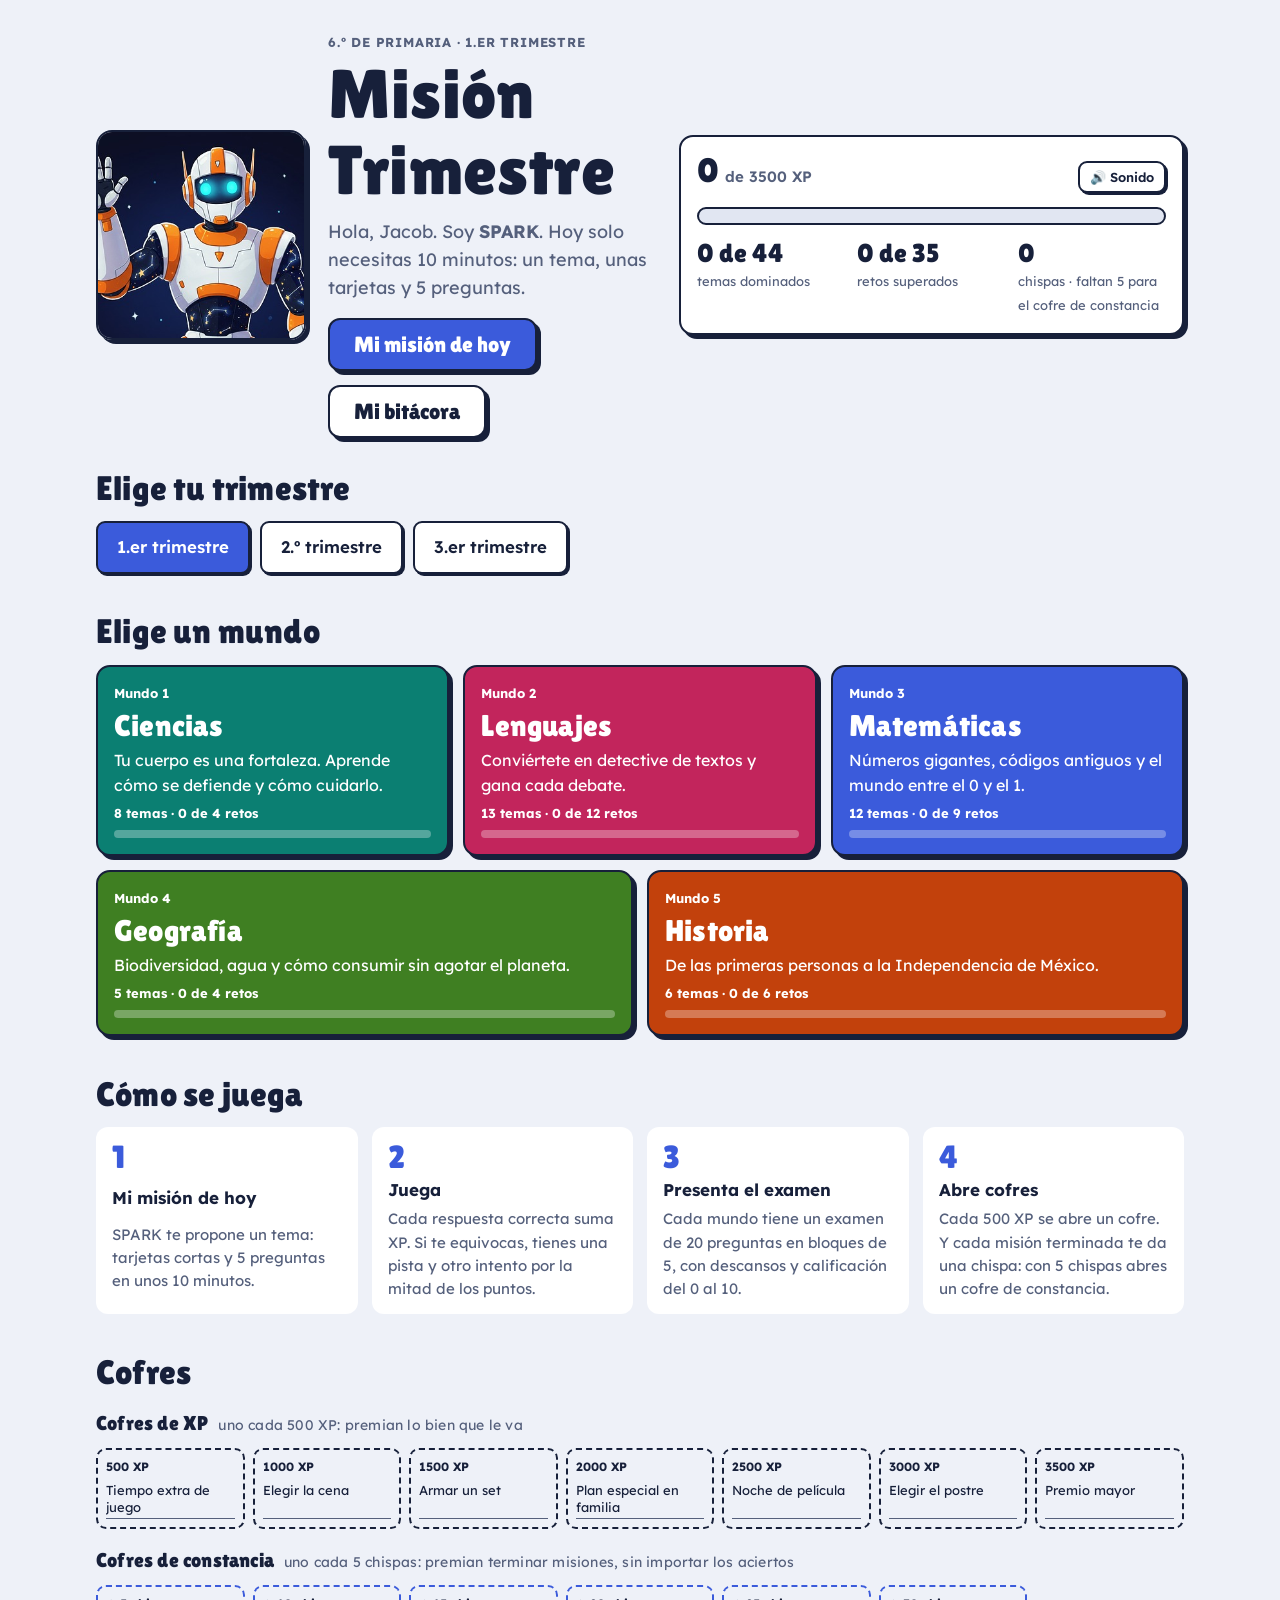
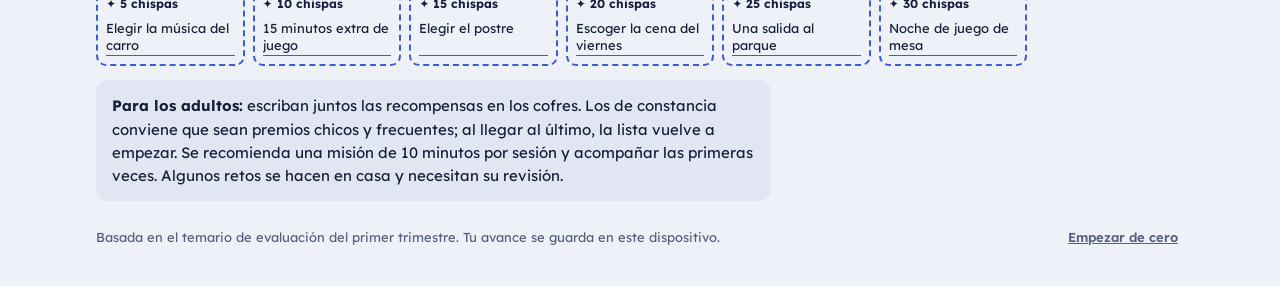
==== commit 790d0c0c: "Selector de trimestre en Mi misión de hoy" ====
--- a/index.html
+++ b/index.html
@@ -14,7 +14,7 @@
   <div class="saludo">
     <img class="spark-foto" src="imagenes/spark_saludo.jpeg" alt="SPARK, un robot blanco y naranja, saluda con la mano" width="320" height="320">
     <div>
-      <p class="eyebrow">6.º de primaria · 1.er trimestre</p>
+      <p class="eyebrow" id="grado">6.º de primaria · 1.er trimestre</p>
       <h1>Misión Trimestre</h1>
       <p class="rules">Hola, Jacob. Soy <b>SPARK</b>. Hoy solo necesitas 10 minutos: un tema, unas tarjetas y 5 preguntas.</p>
       <div class="row acciones">
@@ -38,6 +38,8 @@
 
 <main class="wrap">
   <section class="seccion">
+    <h2>Elige tu trimestre</h2>
+    <div class="trims" id="trims" role="group" aria-label="Trimestre"></div>
     <h2>Elige un mundo</h2>
     <div class="mundos" id="mundos"></div>
   </section>
@@ -63,12 +65,15 @@
 </main>
 
 <footer class="foot wrap">
-  <span>Basada en el temario de evaluación del primer trimestre. Tu avance se guarda en este dispositivo.</span>
+  <span id="base">Basada en el temario de evaluación del primer trimestre. Tu avance se guarda en este dispositivo.</span>
   <span id="reset"></span>
 </footer>
 
 <script src="js/datos.js"></script>
 <script src="js/temas.js"></script>
+<script src="js/trimestre2.js"></script>
+<script src="js/trimestre3.js"></script>
+<script src="js/trimestre.js"></script>
 <script src="js/comun.js"></script>
 <script src="js/inicio.js"></script>
 </body>
--- a/css/estilos.css
+++ b/css/estilos.css
@@ -428,3 +428,8 @@
   body::before{display:none}
   .reporte{box-shadow:none;margin:0;padding:0;max-width:none}
 }
+
+/* Selector de trimestre */
+.trims{display:flex;flex-wrap:wrap;gap:.6rem;margin:0 0 1.6rem}
+.trims .trim{font-size:1.05rem;padding:.7rem 1.2rem}
+.trim-tag{font-size:.8rem;font-weight:600;opacity:.7;margin-left:.4rem}
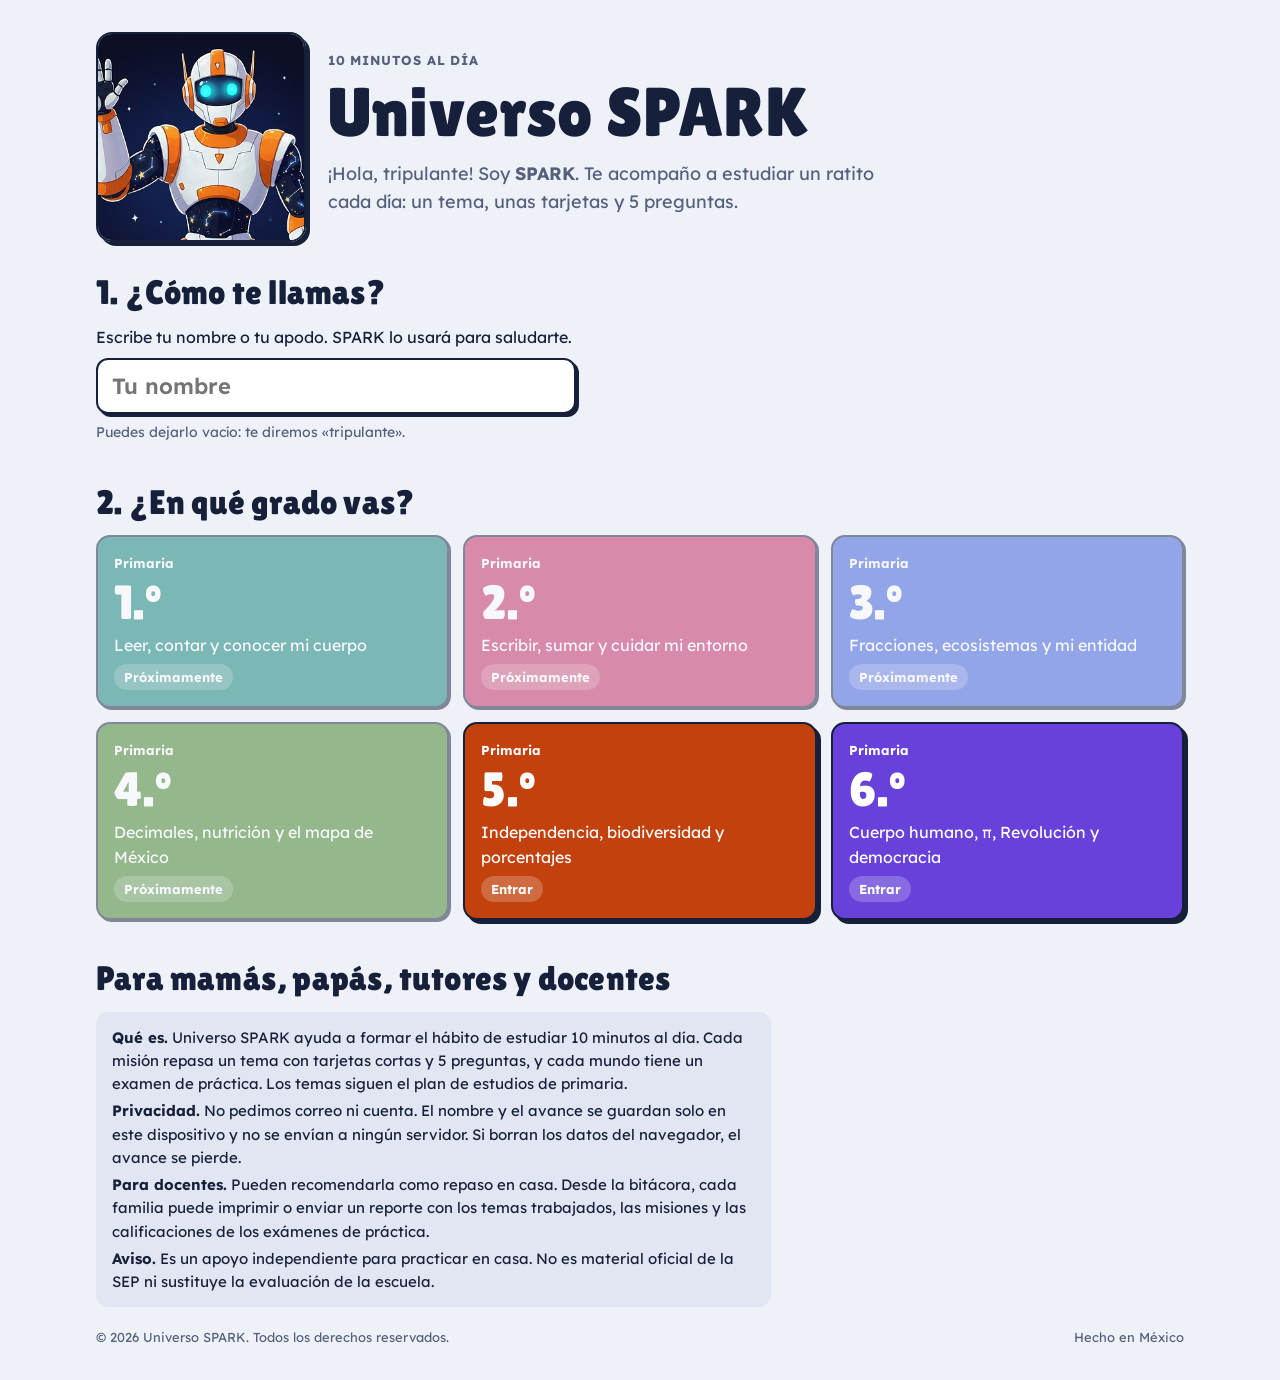
==== commit f857095f: "Textos para mamás, papás, tutores y docentes" ====
--- a/index.html
+++ b/index.html
@@ -3,78 +3,58 @@
 <head>
 <meta charset="utf-8">
 <meta name="viewport" content="width=device-width, initial-scale=1, viewport-fit=cover">
-<title>Misión Trimestre</title>
+<title>Universo SPARK · 10 minutos al día para aprender</title>
+<meta name="description" content="Universo SPARK: un ratito de estudio al día para niñas y niños de primaria, con lecciones cortas, retos y exámenes de práctica.">
 <meta name="claude:viewport-fit-sides" content="cover">
 <link rel="preconnect" href="https://fonts.googleapis.com">
 <link rel="stylesheet" href="https://fonts.googleapis.com/css2?family=Lexend:wght@400;600;700&family=Lilita+One&display=swap">
 <link rel="stylesheet" href="css/estilos.css">
 </head>
 <body>
-<header class="hero wrap">
+<header class="hero hero-entrada wrap">
   <div class="saludo">
     <img class="spark-foto" src="imagenes/spark_saludo.jpeg" alt="SPARK, un robot blanco y naranja, saluda con la mano" width="320" height="320">
     <div>
-      <p class="eyebrow" id="grado">6.º de primaria · 1.er trimestre</p>
-      <h1>Misión Trimestre</h1>
-      <p class="rules">Hola, Jacob. Soy <b>SPARK</b>. Hoy solo necesitas 10 minutos: un tema, unas tarjetas y 5 preguntas.</p>
-      <div class="row acciones">
-        <a class="cta" href="mision.html">Mi misión de hoy</a>
-        <a class="cta cta-alt" href="bitacora.html">Mi bitácora</a>
-      </div>
+      <p class="eyebrow">10 minutos al día</p>
+      <h1>Universo SPARK</h1>
+      <p class="rules">¡Hola, tripulante! Soy <b>SPARK</b>. Te acompaño a estudiar un ratito cada día: un tema, unas tarjetas y 5 preguntas.</p>
+      <div class="continuar" id="continuar" hidden></div>
     </div>
   </div>
-  <section class="hud" aria-label="Tu progreso">
-    <div class="xp-row">
-      <span class="xp-num"><span id="xp">0</span> <small>de <span id="xp-total">0</span> XP</small></span>
-    </div>
-    <div class="meter"><i id="bar"></i></div>
-    <div class="stats">
-      <div><b id="temas">0</b><span>temas dominados</span></div>
-      <div><b id="retos-n">0</b><span>retos superados</span></div>
-      <div><b id="chispas">0</b><span id="chispas-txt">chispas de SPARK</span></div>
-    </div>
-  </section>
 </header>
 
 <main class="wrap">
   <section class="seccion">
-    <h2>Elige tu trimestre</h2>
-    <div class="trims" id="trims" role="group" aria-label="Trimestre"></div>
-    <h2>Elige un mundo</h2>
-    <div class="mundos" id="mundos"></div>
+    <h2>1. ¿Cómo te llamas?</h2>
+    <div class="entrada-nombre">
+      <label for="nombre-in">Escribe tu nombre o tu apodo. SPARK lo usará para saludarte.</label>
+      <input id="nombre-in" maxlength="20" autocomplete="off" autocapitalize="words" spellcheck="false" placeholder="Tu nombre">
+      <small>Puedes dejarlo vacío: te diremos «tripulante».</small>
+    </div>
   </section>
 
   <section class="seccion">
-    <h2>Cómo se juega</h2>
-    <ol class="pasos">
-      <li><strong>Mi misión de hoy</strong><p>SPARK te propone un tema: tarjetas cortas y 5 preguntas en unos 10 minutos.</p></li>
-      <li><strong>Juega</strong><p>Cada respuesta correcta suma XP. Si te equivocas, tienes una pista y otro intento por la mitad de los puntos.</p></li>
-      <li><strong>Presenta el examen</strong><p>Cada mundo tiene un examen de 20 preguntas en bloques de 5, con descansos y calificación del 0 al 10.</p></li>
-      <li><strong>Abre cofres</strong><p>Cada 500 XP se abre un cofre. Y cada misión terminada te da una chispa: con 5 chispas abres un cofre de constancia.</p></li>
-    </ol>
+    <h2>2. ¿En qué grado vas?</h2>
+    <div class="mundos grados" id="grados"></div>
   </section>
 
   <section class="seccion">
-    <h2>Cofres</h2>
-    <h3 class="sub-cofres">Cofres de XP <small>uno cada 500 XP: premian lo bien que le va</small></h3>
-    <div class="chests" id="chests"></div>
-    <h3 class="sub-cofres">Cofres de constancia <small>uno cada 5 chispas: premian terminar misiones, sin importar los aciertos</small></h3>
-    <div class="chests" id="chests-chispa"></div>
-    <p class="adultos"><b>Para los adultos:</b> escriban juntos las recompensas en los cofres. Los de constancia conviene que sean premios chicos y frecuentes; al llegar al último, la lista vuelve a empezar. Se recomienda una misión de 10 minutos por sesión y acompañar las primeras veces. Algunos retos se hacen en casa y necesitan su revisión.</p>
+    <h2>Para mamás, papás, tutores y docentes</h2>
+    <div class="adultos legal">
+      <p><b>Qué es.</b> Universo SPARK ayuda a formar el hábito de estudiar 10 minutos al día. Cada misión repasa un tema con tarjetas cortas y 5 preguntas, y cada mundo tiene un examen de práctica. Los temas siguen el plan de estudios de primaria.</p>
+      <p><b>Privacidad.</b> No pedimos correo ni cuenta. El nombre y el avance se guardan solo en este dispositivo y no se envían a ningún servidor. Si borran los datos del navegador, el avance se pierde.</p>
+      <p><b>Para docentes.</b> Pueden recomendarla como repaso en casa. Desde la bitácora, cada familia puede imprimir o enviar un reporte con los temas trabajados, las misiones y las calificaciones de los exámenes de práctica.</p>
+      <p><b>Aviso.</b> Es un apoyo independiente para practicar en casa. No es material oficial de la SEP ni sustituye la evaluación de la escuela.</p>
+    </div>
   </section>
 </main>
 
 <footer class="foot wrap">
-  <span id="base">Basada en el temario de evaluación del primer trimestre. Tu avance se guarda en este dispositivo.</span>
-  <span id="reset"></span>
+  <span>© 2026 Universo SPARK. Todos los derechos reservados.</span>
+  <span>Hecho en México</span>
 </footer>
 
-<script src="js/datos.js"></script>
-<script src="js/temas.js"></script>
-<script src="js/trimestre2.js"></script>
-<script src="js/trimestre3.js"></script>
-<script src="js/trimestre.js"></script>
-<script src="js/comun.js"></script>
-<script src="js/inicio.js"></script>
+<script src="js/grados.js"></script>
+<script src="js/entrada.js"></script>
 </body>
 </html>
--- a/css/estilos.css
+++ b/css/estilos.css
@@ -2,8 +2,8 @@
 :root{
   --bg:#EEF1F8; --panel:#FFFFFF; --ink:#17203A; --muted:#55607C; --line:#17203A; --soft:#E1E6F2;
   --ok:#1B7F4B; --okbg:#DDF3E6; --bad:#B3261E; --badbg:#FBE3E0; --gold:#F5B700; --goldink:#17203A;
-  --w1:#0B7F72; --w2:#C2255C; --w3:#3B5BDB; --w4:#3F7F22; --w5:#C2410C;
-  --t1:#0B7F72; --t2:#C2255C; --t3:#3B5BDB; --t4:#3F7F22; --t5:#C2410C;
+  --w1:#0B7F72; --w2:#C2255C; --w3:#3B5BDB; --w4:#3F7F22; --w5:#C2410C; --w6:#6741D9;
+  --t1:#0B7F72; --t2:#C2255C; --t3:#3B5BDB; --t4:#3F7F22; --t5:#C2410C; --t6:#6741D9;
   --on:#FFFFFF; --blue:#3B5BDB; --red:#D9342B; --tile:#FFFFFF;
   --labelbg:#FFFDF5; --labelink:#111111; --seal:#111111; --sealink:#FFFFFF;
   --display:"Lilita One","Trebuchet MS",sans-serif;
@@ -13,13 +13,13 @@
 @media (prefers-color-scheme: dark){:root:not([data-theme="light"]){
   --bg:#11172B; --panel:#1B2340; --ink:#EEF1FA; --muted:#A9B3CE; --line:#7482AC; --soft:#283256;
   --ok:#6FDDA1; --okbg:#153A2A; --bad:#FF9C92; --badbg:#45201F;
-  --t1:#5FE0CF; --t2:#FF8FB6; --t3:#A3B5FF; --t4:#A5DE84; --t5:#FFA877;
+  --t1:#5FE0CF; --t2:#FF8FB6; --t3:#A3B5FF; --t4:#A5DE84; --t5:#FFA877; --t6:#C0B0FF;
   --blue:#6F8BFF; --red:#FF6B61; --tile:#2B3560; color-scheme:dark;
 }}
 :root[data-theme="dark"]{
   --bg:#11172B; --panel:#1B2340; --ink:#EEF1FA; --muted:#A9B3CE; --line:#7482AC; --soft:#283256;
   --ok:#6FDDA1; --okbg:#153A2A; --bad:#FF9C92; --badbg:#45201F;
-  --t1:#5FE0CF; --t2:#FF8FB6; --t3:#A3B5FF; --t4:#A5DE84; --t5:#FFA877;
+  --t1:#5FE0CF; --t2:#FF8FB6; --t3:#A3B5FF; --t4:#A5DE84; --t5:#FFA877; --t6:#C0B0FF;
   --blue:#6F8BFF; --red:#FF6B61; --tile:#2B3560; color-scheme:dark;
 }
 *{box-sizing:border-box}
@@ -67,7 +67,7 @@
 .st .prog{font-size:13px;color:var(--muted);font-variant-numeric:tabular-nums}
 .st[aria-current="true"]{background:var(--c);color:var(--on);transform:translateY(-3px)}
 .st[aria-current="true"] .n,.st[aria-current="true"] .prog{color:var(--on)}
-[data-w="0"]{--c:var(--w1);--ct:var(--t1)} [data-w="1"]{--c:var(--w2);--ct:var(--t2)} [data-w="2"]{--c:var(--w3);--ct:var(--t3)} [data-w="3"]{--c:var(--w4);--ct:var(--t4)} [data-w="4"]{--c:var(--w5);--ct:var(--t5)}
+[data-w="0"]{--c:var(--w1);--ct:var(--t1)} [data-w="1"]{--c:var(--w2);--ct:var(--t2)} [data-w="2"]{--c:var(--w3);--ct:var(--t3)} [data-w="3"]{--c:var(--w4);--ct:var(--t4)} [data-w="4"]{--c:var(--w5);--ct:var(--t5)} [data-w="5"]{--c:var(--w6);--ct:var(--t6)}
 
 .world-head{background:var(--c);color:var(--on);border-radius:14px;padding:18px 20px;display:grid;gap:4px}
 .world-head h2{font-size:clamp(28px,4.5vw,40px)}
@@ -167,6 +167,8 @@
 .mundos{display:grid;grid-template-columns:repeat(6,minmax(0,1fr));gap:14px}
 .mundo{grid-column:span 2;background:var(--c);color:var(--on);text-decoration:none;border:2.5px solid var(--line);border-radius:14px;box-shadow:4px 4px 0 var(--line);padding:16px;display:grid;gap:6px;align-content:start;min-width:0}
 .mundo:nth-child(n+4){grid-column:span 3}
+/* Con seis mundos (2.º y 3.er trimestre) van en dos filas de tres */
+.mundos:has(.mundo:nth-child(6)) .mundo{grid-column:span 2}
 .mundo:hover{transform:translate(-2px,-2px);box-shadow:6px 6px 0 var(--line)}
 .mundo h3{font-size:30px}
 .mundo-n,.mundo-p{font-size:13px;font-weight:700}
@@ -262,6 +264,7 @@
   .mundos{grid-template-columns:repeat(2,minmax(0,1fr))}
   .mundo,.mundo:nth-child(n+4){grid-column:auto}
   .mundo:last-child{grid-column:1/-1}
+  .mundos:has(.mundo:nth-child(6)) .mundo{grid-column:auto}
   .barra-xp{grid-template-columns:auto minmax(0,1fr)}
   .barra-xp .intro{grid-column:1/-1}
 }
@@ -433,3 +436,22 @@
 .trims{display:flex;flex-wrap:wrap;gap:.6rem;margin:0 0 1.6rem}
 .trims .trim{font-size:1.05rem;padding:.7rem 1.2rem}
 .trim-tag{font-size:.8rem;font-weight:600;opacity:.7;margin-left:.4rem}
+
+/* Entrada: nombre del tripulante y elección de grado */
+.entrada-nombre{display:grid;gap:8px;max-width:30rem}
+.entrada-nombre input{font:600 22px var(--body,inherit);padding:12px 14px;border:2.5px solid var(--line);border-radius:12px;background:var(--panel);color:var(--ink);box-shadow:3px 3px 0 var(--line)}
+.entrada-nombre input:focus{outline:3px solid var(--w3);outline-offset:2px}
+.entrada-nombre small{color:var(--muted);font-size:14px}
+.grados .mundo{grid-column:span 2;cursor:pointer;font:inherit;text-align:left}
+.grados .mundo h3{font-size:48px;line-height:1}
+.grados .mundo .estado{font-size:13px;font-weight:700;justify-self:start;background:rgba(255,255,255,.22);border-radius:99px;padding:3px 10px}
+.grados .mundo.proximo{opacity:.5;cursor:default;box-shadow:2px 2px 0 var(--line)}
+.grados .mundo.proximo:hover{transform:none;box-shadow:2px 2px 0 var(--line)}
+.continuar{display:grid;gap:4px;margin-top:8px}
+.continuar p{font-weight:600}
+.legal{display:grid;gap:4px}
+@media (max-width:820px){.grados .mundo{grid-column:auto}}
+@media (max-width:520px){.grados{grid-template-columns:repeat(2,minmax(0,1fr))}.grados .mundo h3{font-size:38px}.grados .mundo p{font-size:14px}}
+.hero-entrada{grid-template-columns:minmax(0,1fr)}
+.hero-entrada .rules{max-width:52ch}
+.entrada-nombre input{width:100%;box-sizing:border-box}
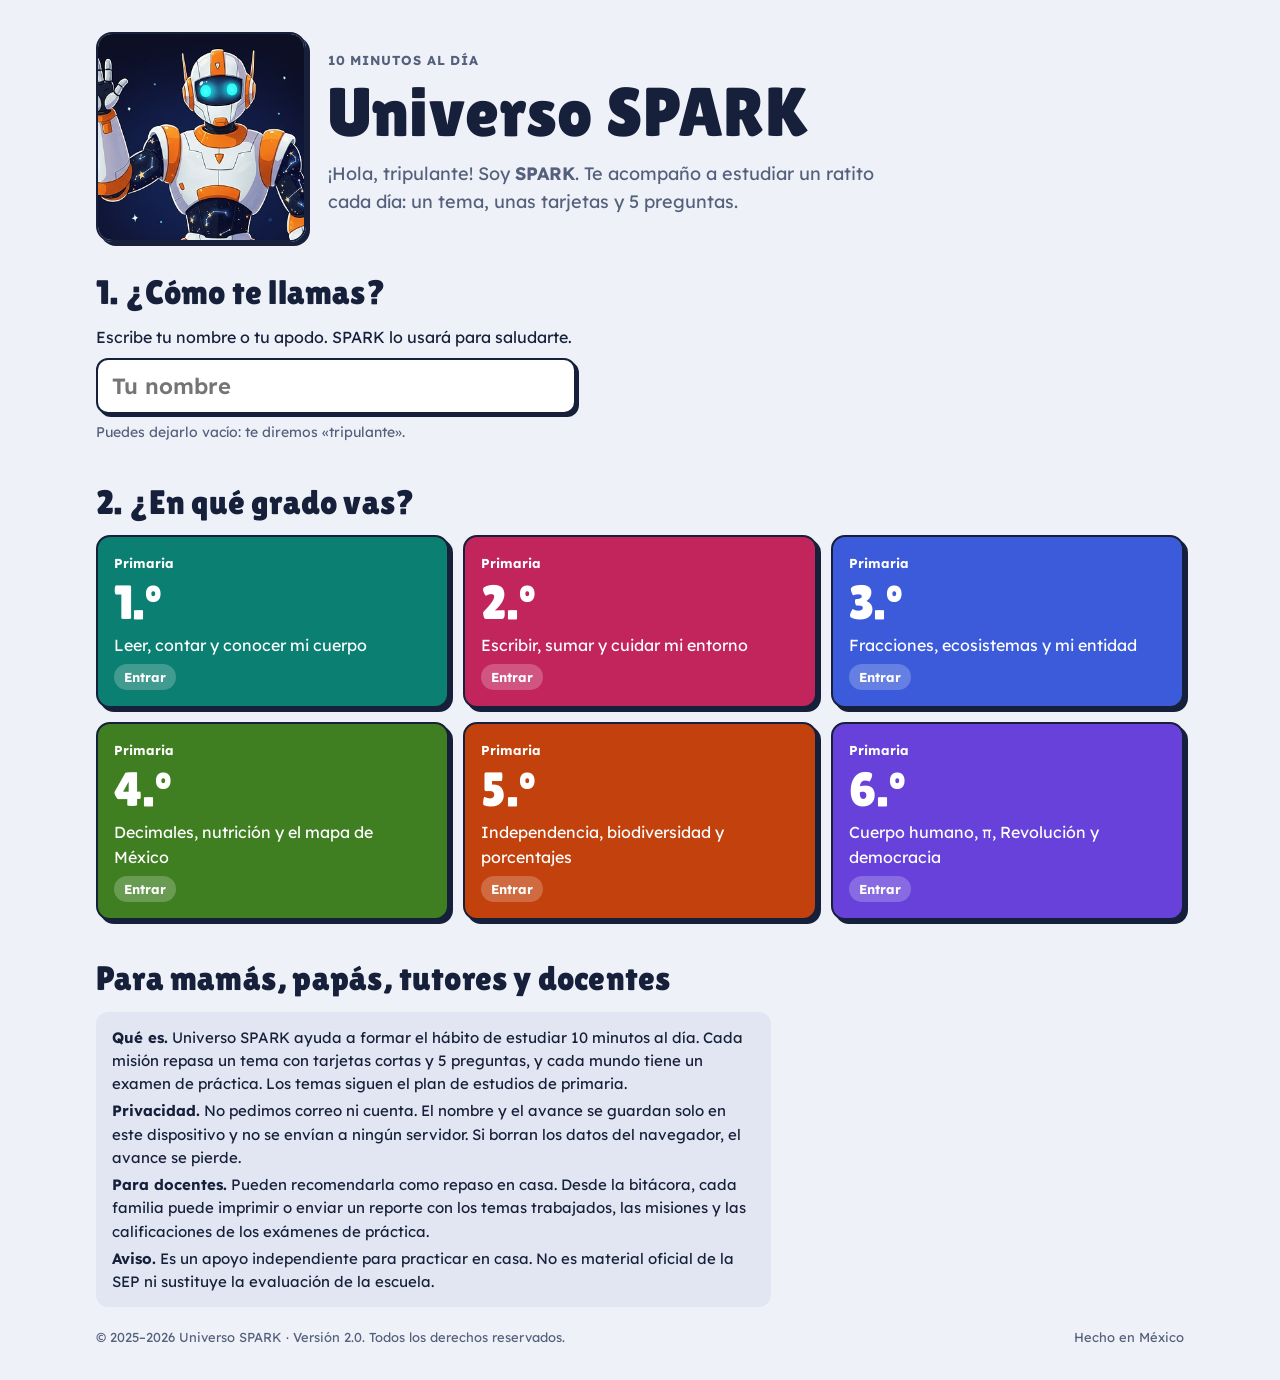
==== commit dd6cb0a2: "Pie: © 2025–2026, versión 2.0" ====
--- a/index.html
+++ b/index.html
@@ -50,7 +50,7 @@
 </main>
 
 <footer class="foot wrap">
-  <span>© 2026 Universo SPARK. Todos los derechos reservados.</span>
+  <span>© 2025–2026 Universo SPARK · Versión 2.0. Todos los derechos reservados.</span>
   <span>Hecho en México</span>
 </footer>
 
--- a/css/estilos.css
+++ b/css/estilos.css
@@ -169,6 +169,7 @@
 .mundo:nth-child(n+4){grid-column:span 3}
 /* Con seis mundos (2.º y 3.er trimestre) van en dos filas de tres */
 .mundos:has(.mundo:nth-child(6)) .mundo{grid-column:span 2}
+.mundos:has(.mundo:nth-child(4):last-child) .mundo{grid-column:span 3}
 .mundo:hover{transform:translate(-2px,-2px);box-shadow:6px 6px 0 var(--line)}
 .mundo h3{font-size:30px}
 .mundo-n,.mundo-p{font-size:13px;font-weight:700}
@@ -265,6 +266,7 @@
   .mundo,.mundo:nth-child(n+4){grid-column:auto}
   .mundo:last-child{grid-column:1/-1}
   .mundos:has(.mundo:nth-child(6)) .mundo{grid-column:auto}
+  .mundos:has(.mundo:nth-child(4):last-child) .mundo{grid-column:auto}
   .barra-xp{grid-template-columns:auto minmax(0,1fr)}
   .barra-xp .intro{grid-column:1/-1}
 }
@@ -455,3 +457,33 @@
 .hero-entrada{grid-template-columns:minmax(0,1fr)}
 .hero-entrada .rules{max-width:52ch}
 .entrada-nombre input{width:100%;box-sizing:border-box}
+
+/* Lectura en voz alta */
+.voz-btn{display:inline-flex;align-items:center;justify-content:center;gap:4px;min-width:40px;min-height:40px;padding:4px 10px;margin-left:6px;vertical-align:middle;
+  border:2.5px solid var(--line);border-radius:999px;background:var(--panel);color:var(--ink);font:700 16px/1 inherit;cursor:pointer;box-shadow:2px 2px 0 var(--line)}
+.voz-btn.grande{justify-self:end;align-self:flex-end;width:auto;margin:0 0 4px auto;font-size:15px;padding:6px 14px}
+.voz-btn[aria-pressed="true"]{background:var(--w3);color:#fff}
+.voz-btn:focus-visible{outline:3px solid var(--w3);outline-offset:2px}
+.leyendo{background:color-mix(in srgb,var(--w3) 18%,transparent);border-radius:8px;box-shadow:0 0 0 4px color-mix(in srgb,var(--w3) 18%,transparent);transition:background .2s}
+.voz-auto{flex:none;white-space:nowrap}
+.voz-auto[aria-pressed="true"]{background:var(--w3);color:#fff}
+@media (prefers-reduced-motion:reduce){.leyendo{transition:none}}
+
+/* 1.º y 2.º de primaria: letra grande, botones grandes y dibujos. */
+.dibujo{font-size:52px;line-height:1.25;letter-spacing:6px;text-align:center;margin:2px 0;overflow-wrap:anywhere}
+.peques .leccion{font-size:20px;line-height:1.75}
+.peques .tarjeta{font-size:21px}
+.peques .idea{font-size:clamp(22px,4.6vw,27px);line-height:1.6}
+.peques .stem{font-size:clamp(22px,4.4vw,26px);line-height:1.45}
+.peques .opts{grid-template-columns:repeat(auto-fit,minmax(min(100%,170px),1fr));gap:12px}
+.peques .opt{min-height:64px;font-size:22px;padding:12px 16px;border-radius:12px}
+.peques .btn{padding:11px 20px;font-size:18px}
+.peques .btn.small{font-size:16px;padding:8px 14px}
+.peques .btn.grande{font-size:21px;padding:14px 26px}
+.peques .num{width:48px;height:48px;font-size:19px}
+.peques .fb{font-size:19px}
+.peques .count{font-size:15px}
+.peques .check{font-size:17px}
+.peques .check input{width:24px;height:24px}
+.peques .voz-btn{font-size:20px;min-width:48px;min-height:48px}
+@media (max-width:520px){.dibujo{font-size:42px;letter-spacing:3px}}
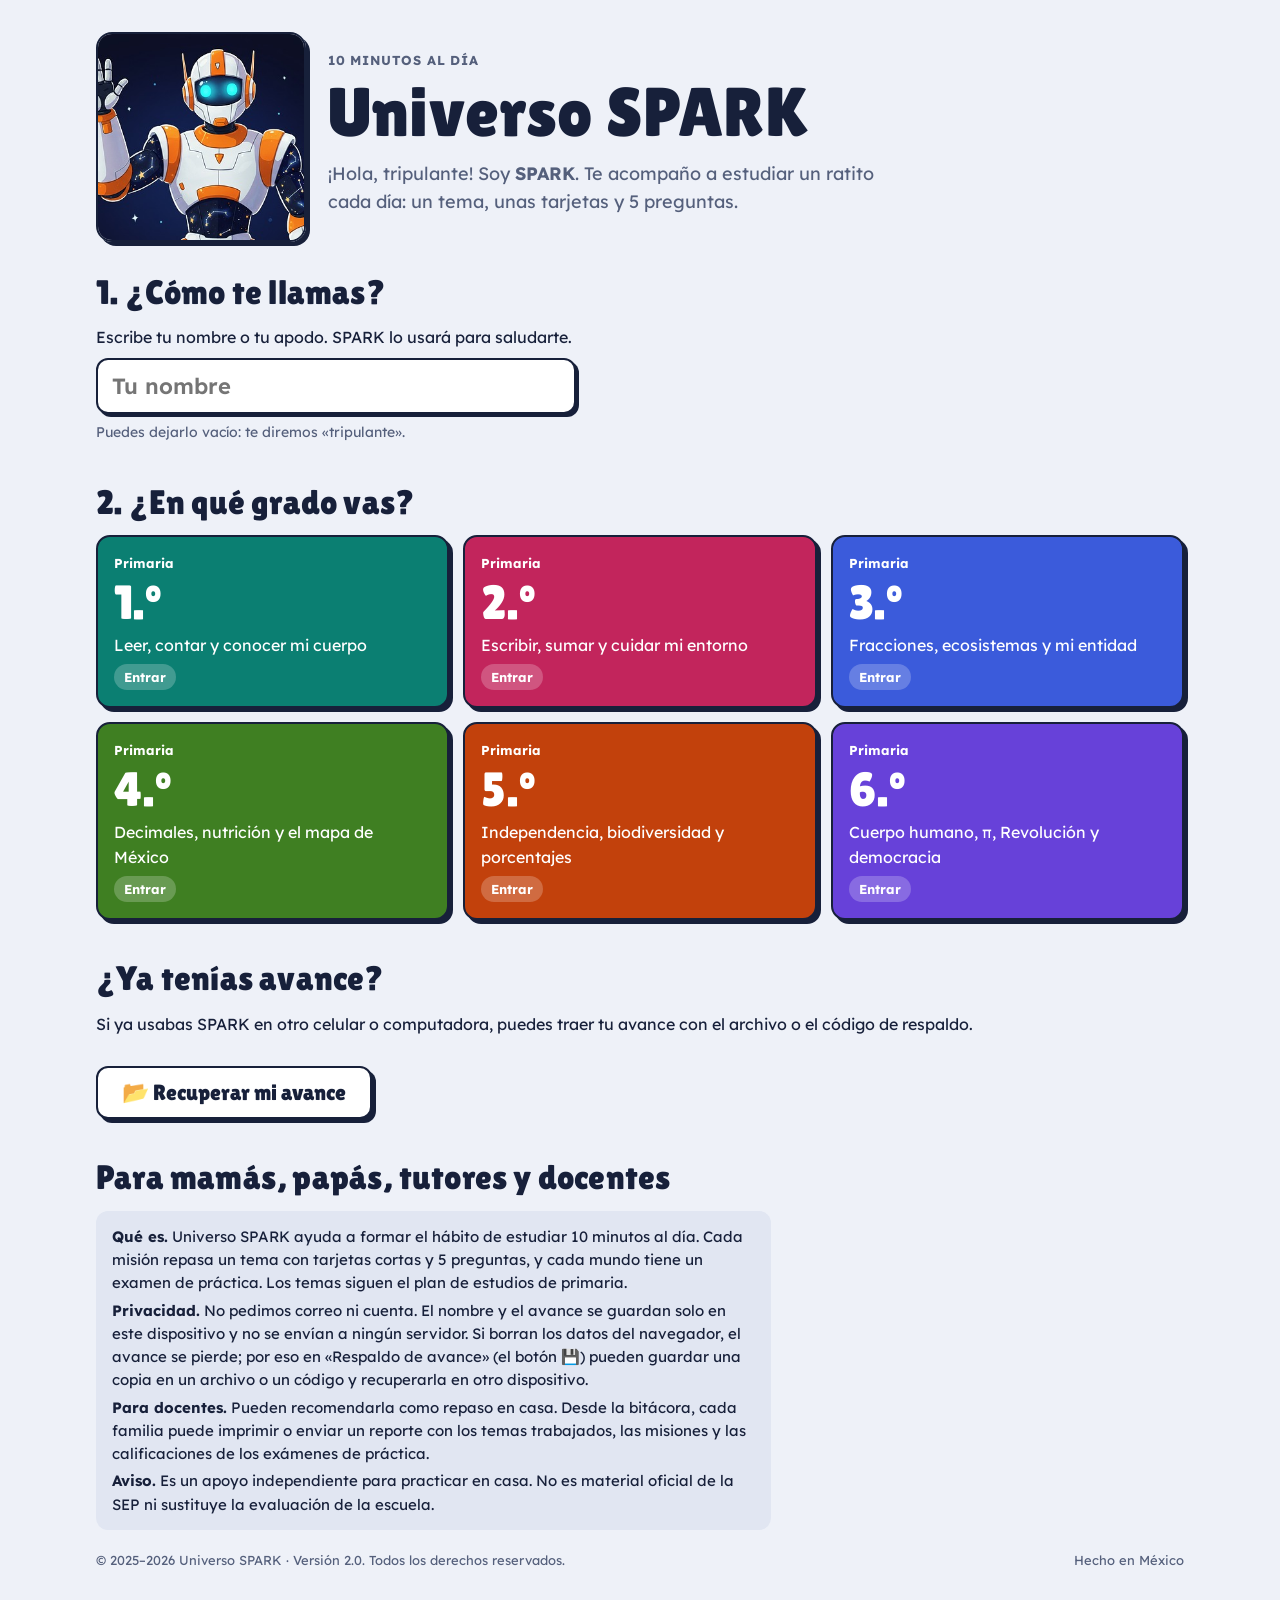
==== commit ca67fffe: "Página de Respaldo de avance, botón 💾 y recordatorio" ====
--- a/index.html
+++ b/index.html
@@ -7,7 +7,16 @@
 <meta name="description" content="Universo SPARK: un ratito de estudio al día para niñas y niños de primaria, con lecciones cortas, retos y exámenes de práctica.">
 <meta name="claude:viewport-fit-sides" content="cover">
 <link rel="preconnect" href="https://fonts.googleapis.com">
-<link rel="stylesheet" href="https://fonts.googleapis.com/css2?family=Lexend:wght@400;600;700&family=Lilita+One&display=swap">
+<link rel="preconnect" href="https://fonts.gstatic.com" crossorigin>
+<!-- Las tipografías cargan sin detener la página: mientras llegan se usa la letra del sistema. -->
+<link rel="stylesheet" href="https://fonts.googleapis.com/css2?family=Lexend:wght@400;600;700&family=Lilita+One&display=swap" media="print" onload="this.media='all'">
+<noscript><link rel="stylesheet" href="https://fonts.googleapis.com/css2?family=Lexend:wght@400;600;700&family=Lilita+One&display=swap"></noscript>
+<link rel="manifest" href="manifest.webmanifest">
+<meta name="theme-color" content="#17203A">
+<link rel="icon" href="imagenes/icono-192.png" type="image/png">
+<link rel="apple-touch-icon" href="imagenes/icono-180.png">
+<meta name="apple-mobile-web-app-capable" content="yes">
+<meta name="apple-mobile-web-app-title" content="SPARK">
 <link rel="stylesheet" href="css/estilos.css">
 </head>
 <body>
@@ -19,6 +28,7 @@
       <h1>Universo SPARK</h1>
       <p class="rules">¡Hola, tripulante! Soy <b>SPARK</b>. Te acompaño a estudiar un ratito cada día: un tema, unas tarjetas y 5 preguntas.</p>
       <div class="continuar" id="continuar" hidden></div>
+      <div class="aviso-app" id="instalar" hidden></div>
     </div>
   </div>
 </header>
@@ -39,10 +49,16 @@
   </section>
 
   <section class="seccion">
+    <h2>¿Ya tenías avance?</h2>
+    <p>Si ya usabas SPARK en otro celular o computadora, puedes traer tu avance con el archivo o el código de respaldo.</p>
+    <div class="row acciones"><a class="cta cta-alt" href="respaldo.html#recuperar">📂 Recuperar mi avance</a></div>
+  </section>
+
+  <section class="seccion">
     <h2>Para mamás, papás, tutores y docentes</h2>
     <div class="adultos legal">
       <p><b>Qué es.</b> Universo SPARK ayuda a formar el hábito de estudiar 10 minutos al día. Cada misión repasa un tema con tarjetas cortas y 5 preguntas, y cada mundo tiene un examen de práctica. Los temas siguen el plan de estudios de primaria.</p>
-      <p><b>Privacidad.</b> No pedimos correo ni cuenta. El nombre y el avance se guardan solo en este dispositivo y no se envían a ningún servidor. Si borran los datos del navegador, el avance se pierde.</p>
+      <p><b>Privacidad.</b> No pedimos correo ni cuenta. El nombre y el avance se guardan solo en este dispositivo y no se envían a ningún servidor. Si borran los datos del navegador, el avance se pierde; por eso en «Respaldo de avance» (el botón 💾) pueden guardar una copia en un archivo o un código y recuperarla en otro dispositivo.</p>
       <p><b>Para docentes.</b> Pueden recomendarla como repaso en casa. Desde la bitácora, cada familia puede imprimir o enviar un reporte con los temas trabajados, las misiones y las calificaciones de los exámenes de práctica.</p>
       <p><b>Aviso.</b> Es un apoyo independiente para practicar en casa. No es material oficial de la SEP ni sustituye la evaluación de la escuela.</p>
     </div>
@@ -56,5 +72,6 @@
 
 <script src="js/grados.js"></script>
 <script src="js/entrada.js"></script>
+<script src="js/instalar.js"></script>
 </body>
 </html>
--- a/css/estilos.css
+++ b/css/estilos.css
@@ -487,3 +487,40 @@
 .peques .check input{width:24px;height:24px}
 .peques .voz-btn{font-size:20px;min-width:48px;min-height:48px}
 @media (max-width:520px){.dibujo{font-size:42px;letter-spacing:3px}}
+
+/* Instalar como app */
+.aviso-app{display:flex;gap:12px;align-items:center;margin-top:16px;padding:12px 14px;background:var(--panel);border:2px solid var(--line);border-radius:12px;box-shadow:3px 3px 0 var(--line);max-width:34rem}
+.aviso-app[hidden]{display:none}
+.aviso-app img{border-radius:12px;flex:none}
+.aviso-app p{margin:4px 0 8px;font-size:15px;color:var(--muted)}
+/* Respaldo del avance */
+.respaldo{display:grid;gap:10px;max-width:42rem}
+.respaldo p{margin:0}
+.resp-aviso{font-weight:600}
+.resp-aviso.urgente{color:var(--bad,#b3261e)}
+.resp-botones{gap:10px;flex-wrap:wrap}
+.resp-codigo{width:100%;box-sizing:border-box;font:13px/1.4 ui-monospace,monospace;padding:10px;border:2px solid var(--line);border-radius:10px;background:var(--panel);color:var(--ink);word-break:break-all}
+.resp-archivo{display:none}
+.resp-recuperar{border:2px dashed var(--line);border-radius:12px;padding:10px 14px}
+.resp-recuperar[open]{display:grid;gap:10px}
+.resp-recuperar summary{cursor:pointer;font-weight:600}
+.resp-confirmar{display:grid;gap:10px}
+.resp-confirmar[hidden]{display:none}
+.resp-ojo{color:var(--bad,#b3261e);font-weight:600}
+.resp-estado:empty{display:none}
+.resp-estado.ok{color:var(--ok,#1b7f3b);font-weight:600}
+.resp-estado.mal{color:var(--bad,#b3261e);font-weight:600}
+/* Acceso a Respaldo de avance y recordatorio */
+.resp-ir{flex:none;white-space:nowrap;text-decoration:none;color:var(--ink);position:relative}
+.resp-ir.pendiente::after{content:'';position:absolute;top:-4px;right:-4px;width:12px;height:12px;border-radius:50%;background:var(--bad);border:2px solid var(--panel)}
+.barra-titulo{font:400 20px var(--display)}
+.respaldo-pagina .seccion h2{margin-bottom:10px}
+.resp-recordar{display:grid;gap:8px;justify-items:center;text-align:center;background:var(--soft);border-radius:12px;padding:12px 14px;margin:6px 0}
+.resp-recordar p{margin:0}
+.hud .xp-row{display:flex;align-items:center;gap:10px;flex-wrap:wrap}
+.hud .xp-row .xp-num{margin-right:auto}
+.volver{white-space:nowrap;flex:none}
+.barra-in .resp-ir,.barra-in .voz-auto{flex:none}
+@media (max-width:520px){.barra-in{gap:8px}.barra-in .btn.small{padding:4px 8px}}
+a.btn{text-decoration:none}
+a.btn:not(.main):not(.plain){color:var(--ink)}
